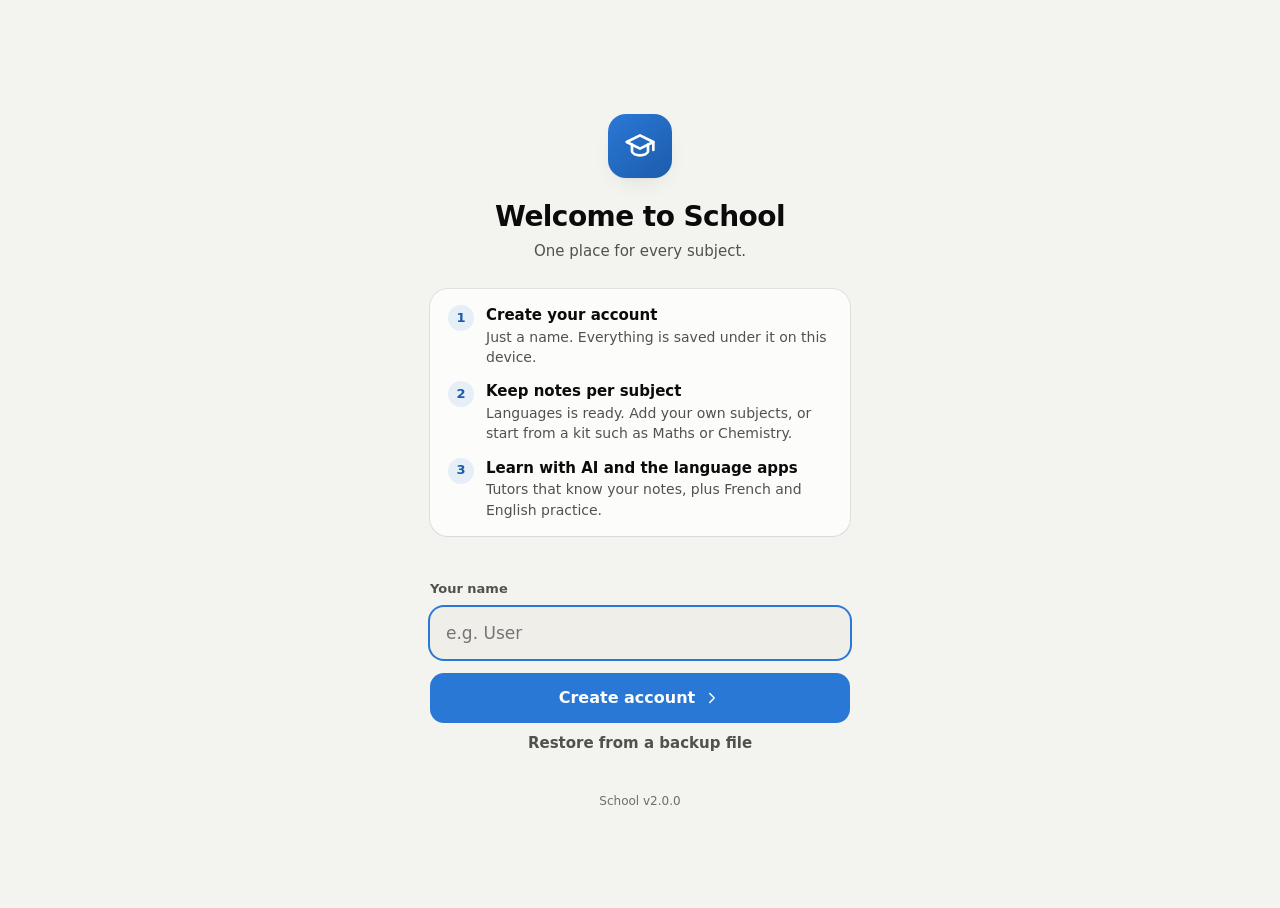
==== index.html @ 6090a2e2 "Public copy of the school app" ====
<!doctype html>
<html lang="en">
<head>
  <meta charset="utf-8">
  <meta name="viewport" content="width=device-width, initial-scale=1, viewport-fit=cover, interactive-widget=resizes-content">
  <title>School</title>
  <meta name="description" content="Subjects, notes, AI tutors and language practice in one place.">
  <meta name="theme-color" content="#f3f3f0" media="(prefers-color-scheme: light)">
  <meta name="theme-color" content="#0d0d0d" media="(prefers-color-scheme: dark)">
  <meta name="mobile-web-app-capable" content="yes">
  <link rel="manifest" href="./manifest.json">
  <link rel="icon" href="./icons/icon.svg" type="image/svg+xml">
  <link rel="apple-touch-icon" href="./icons/icon-192.png">
  <link rel="stylesheet" href="./css/app.css">
  <script src="./version.js"></script>
  <script type="module" src="./js/app.js"></script>
  <!-- Sync: keeps browser data in the local data file while the server runs. Non-blocking, so the app loads without it. -->
  <script type="module" src="./js/sync/page.js"></script>
</head>
<body>
  <div class="app">
    <nav class="tabbar" id="tabbar" aria-label="Main"></nav>
    <div class="page">
      <header class="topbar" id="topbar"></header>
      <main id="view">
        <div class="loading" aria-label="Loading"><span></span><span></span><span></span></div>
      </main>
    </div>
  </div>
  <div id="overlay-root"></div>
  <div id="toast-root" aria-live="polite"></div>
</body>
</html>
---- css/app.css ----
:root {
  color-scheme: light;
  --bg: #f3f3f0;
  --surface: #fcfcfb;
  --surface-2: #efeee9;
  --surface-3: #e3e2dc;
  --seg-active: #ffffff;
  --border: rgba(11, 11, 11, 0.08);
  --border-strong: rgba(11, 11, 11, 0.15);
  --text: #0b0b0b;
  --text-2: #52514e;
  --text-3: #6f6e69;
  --axis-text: #898781;
  --accent: #2a78d6;
  --accent-hover: #256abf;
  --accent-soft: rgba(42, 120, 214, 0.1);
  --accent-text: #1c5cab;
  --on-accent: #ffffff;
  --hero-from: #2a78d6;
  --hero-to: #1c5cab;
  --good: #0ca30c;
  --good-text: #006300;
  --good-soft: rgba(12, 163, 12, 0.1);
  --bad: #d03b3b;
  --bad-text: #b02a2a;
  --bad-soft: rgba(208, 59, 59, 0.09);
  --warn: #fab219;
  --warn-text: #7a5000;
  --warn-soft: rgba(250, 178, 25, 0.16);
  --lvl-new: #cfcec7;
  --lvl-learning: #86b6ef;
  --lvl-familiar: #3987e5;
  --lvl-mastered: #1c5cab;
  --grid: #e1e0d9;
  --axis: #c3c2b7;
  --shadow-sm: 0 1px 2px rgba(16, 16, 15, 0.04);
  --shadow: 0 1px 2px rgba(16, 16, 15, 0.04), 0 10px 28px -14px rgba(16, 16, 15, 0.16);
  --shadow-lg: 0 24px 64px -16px rgba(16, 16, 15, 0.3);
  --radius: 18px;
  --font: system-ui, -apple-system, "Segoe UI", Roboto, sans-serif;
  --mono: ui-monospace, SFMono-Regular, Menlo, Consolas, monospace;
  --tabbar-h: 66px;
}

@media (prefers-color-scheme: dark) {
  :root:not([data-theme="light"]) {
    color-scheme: dark;
    --bg: #0d0d0d;
    --surface: #1a1a19;
    --surface-2: #242422;
    --surface-3: #33332f;
    --seg-active: #3a3a36;
    --border: rgba(255, 255, 255, 0.08);
    --border-strong: rgba(255, 255, 255, 0.15);
    --text: #f0efec;
    --text-2: #c3c2b7;
    --text-3: #9a9890;
    --accent: #3987e5;
    --accent-hover: #5598e7;
    --accent-soft: rgba(57, 135, 229, 0.16);
    --accent-text: #86b6ef;
    --hero-from: #2a78d6;
    --hero-to: #184f95;
    --good-text: #3fc43f;
    --good-soft: rgba(12, 163, 12, 0.16);
    --bad-text: #f07a7a;
    --bad-soft: rgba(208, 59, 59, 0.18);
    --warn-text: #fab219;
    --warn-soft: rgba(250, 178, 25, 0.14);
    --lvl-new: #3a3a37;
    --lvl-learning: #184f95;
    --lvl-familiar: #2a78d6;
    --lvl-mastered: #6da7ec;
    --grid: #2c2c2a;
    --axis: #45453f;
    --shadow-sm: 0 1px 2px rgba(0, 0, 0, 0.4);
    --shadow: 0 1px 2px rgba(0, 0, 0, 0.4), 0 10px 28px -14px rgba(0, 0, 0, 0.6);
    --shadow-lg: 0 24px 64px -16px rgba(0, 0, 0, 0.7);
  }
}

:root[data-theme="dark"] {
  color-scheme: dark;
  --bg: #0d0d0d;
  --surface: #1a1a19;
  --surface-2: #242422;
  --surface-3: #33332f;
  --seg-active: #3a3a36;
  --border: rgba(255, 255, 255, 0.08);
  --border-strong: rgba(255, 255, 255, 0.15);
  --text: #f0efec;
  --text-2: #c3c2b7;
  --text-3: #9a9890;
  --accent: #3987e5;
  --accent-hover: #5598e7;
  --accent-soft: rgba(57, 135, 229, 0.16);
  --accent-text: #86b6ef;
  --hero-from: #2a78d6;
  --hero-to: #184f95;
  --good-text: #3fc43f;
  --good-soft: rgba(12, 163, 12, 0.16);
  --bad-text: #f07a7a;
  --bad-soft: rgba(208, 59, 59, 0.18);
  --warn-text: #fab219;
  --warn-soft: rgba(250, 178, 25, 0.14);
  --lvl-new: #3a3a37;
  --lvl-learning: #184f95;
  --lvl-familiar: #2a78d6;
  --lvl-mastered: #6da7ec;
  --grid: #2c2c2a;
  --axis: #45453f;
  --shadow-sm: 0 1px 2px rgba(0, 0, 0, 0.4);
  --shadow: 0 1px 2px rgba(0, 0, 0, 0.4), 0 10px 28px -14px rgba(0, 0, 0, 0.6);
  --shadow-lg: 0 24px 64px -16px rgba(0, 0, 0, 0.7);
}

/* Base */
*, *::before, *::after { box-sizing: border-box; }
[hidden] { display: none !important; }
html { -webkit-text-size-adjust: 100%; }
body {
  margin: 0;
  font: 15px/1.45 var(--font);
  background: var(--bg);
  color: var(--text);
  -webkit-font-smoothing: antialiased;
  -webkit-tap-highlight-color: transparent;
}
h1, h2, h3 { line-height: 1.2; }
a { color: var(--accent-text); }
button { font: inherit; color: inherit; }
:focus-visible { outline: 2px solid var(--accent); outline-offset: 2px; }
code { font-family: var(--mono); font-size: 0.86em; background: var(--surface-2); padding: 1px 5px; border-radius: 5px; overflow-wrap: anywhere; }
.muted { color: var(--text-3); }
.small { font-size: 13px; }

.icon { width: 20px; height: 20px; flex: none; fill: none; stroke: currentColor; stroke-width: 2; stroke-linecap: round; stroke-linejoin: round; }
.icon.accent { color: var(--accent); }

/* Shell */
.app { min-height: 100dvh; }
.page {
  max-width: 680px;
  margin: 0 auto;
  padding: 0 16px calc(var(--tabbar-h) + 28px + env(safe-area-inset-bottom));
}
.topbar {
  position: sticky;
  top: 0;
  z-index: 10;
  display: flex;
  align-items: center;
  gap: 8px;
  min-height: 64px;
  padding: calc(10px + env(safe-area-inset-top)) 0 10px;
  background: color-mix(in srgb, var(--bg) 86%, transparent);
  backdrop-filter: saturate(1.4) blur(14px);
  -webkit-backdrop-filter: saturate(1.4) blur(14px);
}
.topbar-title { flex: 1; min-width: 0; margin: 0; font-size: 26px; font-weight: 700; letter-spacing: -0.02em; white-space: nowrap; overflow: hidden; text-overflow: ellipsis; }
.topbar .back { margin-left: -8px; }

.tabbar {
  position: fixed;
  left: 0;
  right: 0;
  bottom: 0;
  z-index: 20;
  display: flex;
  justify-content: space-around;
  padding: 6px 8px calc(6px + env(safe-area-inset-bottom));
  background: color-mix(in srgb, var(--surface) 90%, transparent);
  backdrop-filter: saturate(1.4) blur(16px);
  -webkit-backdrop-filter: saturate(1.4) blur(16px);
  border-top: 1px solid var(--border);
}
.tab {
  flex: 1;
  max-width: 96px;
  display: flex;
  flex-direction: column;
  align-items: center;
  gap: 4px;
  padding: 4px 0;
  color: var(--text-3);
  text-decoration: none;
  font-size: 11px;
  font-weight: 600;
}
.tab .icon { width: 22px; height: 22px; padding: 4px 16px; box-sizing: content-box; border-radius: 999px; transition: background 0.2s; }
.tab.active { color: var(--accent-text); }
.tab.active .icon { background: var(--accent-soft); color: var(--accent); }
.brand, .brand-version { display: none; }
body.is-focus .tabbar, body.is-focus .topbar { display: none; }
body.is-focus .page { max-width: 600px; padding-bottom: 0; }

.loading { display: flex; justify-content: center; gap: 6px; padding: 80px 0; }
.loading span { width: 8px; height: 8px; border-radius: 50%; background: var(--accent); animation: pulse 1s infinite ease-in-out; }
.loading span:nth-child(2) { animation-delay: 0.15s; }
.loading span:nth-child(3) { animation-delay: 0.3s; }

/* Buttons */
.btn {
  display: inline-flex;
  align-items: center;
  justify-content: center;
  gap: 8px;
  height: 42px;
  padding: 0 16px;
  border: 0;
  border-radius: 12px;
  font-weight: 600;
  font-size: 15px;
  text-decoration: none;
  white-space: nowrap;
  cursor: pointer;
  transition: background 0.15s, transform 0.1s, opacity 0.15s;
}
.btn:active:not(:disabled) { transform: scale(0.98); }
.btn:disabled { opacity: 0.45; cursor: not-allowed; }
.btn .icon { width: 18px; height: 18px; }
.btn-primary { background: var(--accent); color: var(--on-accent); }
.btn-primary:hover:not(:disabled) { background: var(--accent-hover); }
.btn-secondary { background: var(--surface-2); color: var(--text); box-shadow: inset 0 0 0 1px var(--border); }
.btn-secondary:hover:not(:disabled) { background: var(--surface-3); }
.btn-text { background: transparent; color: var(--text-2); }
.btn-text:hover:not(:disabled) { background: var(--surface-2); }
.btn-danger { background: var(--bad); color: #fff; }
.btn-ghost-danger { background: var(--bad-soft); color: var(--bad-text); }
.btn-on-accent { background: #fff; color: #1c5cab; }
.btn-on-accent:hover { background: #eef4fc; }
.btn-block { width: 100%; }
.btn-lg { height: 50px; font-size: 16px; border-radius: 14px; }
.btn-sm { height: 34px; padding: 0 12px; font-size: 14px; border-radius: 10px; }
.icon-btn { display: inline-grid; place-items: center; flex: none; width: 40px; height: 40px; border: 0; border-radius: 12px; background: transparent; color: var(--text-2); cursor: pointer; }
.icon-btn:hover { background: var(--surface-2); }

.lang-pill {
  display: inline-flex;
  align-items: center;
  gap: 6px;
  flex: none;
  height: 38px;
  padding: 0 10px 0 9px;
  border: 0;
  border-radius: 999px;
  background: var(--surface);
  box-shadow: var(--shadow-sm), 0 0 0 1px var(--border);
  font-weight: 600;
  font-size: 14px;
  cursor: pointer;
}
.lang-pill .icon { width: 16px; height: 16px; color: var(--text-3); }
.flag { font-size: 18px; line-height: 1; }

/* Cards */
.card {
  margin-top: 16px;
  padding: 18px;
  background: var(--surface);
  border-radius: var(--radius);
  box-shadow: var(--shadow-sm), 0 0 0 1px var(--border);
}
.card-head { display: flex; align-items: baseline; justify-content: space-between; gap: 12px; margin-bottom: 14px; }
.card-head h2 { margin: 0; font-size: 17px; font-weight: 650; letter-spacing: -0.01em; }
.card-meta { color: var(--text-3); font-size: 13px; text-align: right; }
.card-link { display: inline-flex; align-items: center; gap: 2px; font-size: 14px; font-weight: 600; text-decoration: none; }
.card-link .icon { width: 16px; height: 16px; }
.group-title {
  display: flex;
  align-items: baseline;
  justify-content: space-between;
  gap: 12px;
  margin: 26px 4px -6px;
  font-size: 12px;
  font-weight: 700;
  text-transform: uppercase;
  letter-spacing: 0.07em;
  color: var(--text-3);
}
.group-title span { text-transform: none; letter-spacing: 0; font-weight: 500; font-size: 13px; }
.badge { font-size: 11px; font-weight: 600; padding: 2px 7px; border-radius: 6px; background: var(--accent-soft); color: var(--accent-text); white-space: nowrap; }

/* Hero */
.hero {
  position: relative;
  overflow: hidden;
  margin-top: 4px;
  padding: 22px;
  border-radius: 22px;
  color: #fff;
  background:
    radial-gradient(circle at 105% -10%, rgba(255, 255, 255, 0.22), transparent 45%),
    linear-gradient(140deg, var(--hero-from), var(--hero-to));
  box-shadow: var(--shadow);
}
.hero-eyebrow { font-size: 12px; font-weight: 700; text-transform: uppercase; letter-spacing: 0.08em; opacity: 0.85; }
.hero-figure { margin-top: 14px; font-size: 60px; font-weight: 700; line-height: 1; letter-spacing: -0.03em; }
.hero-label { margin-top: 6px; font-size: 17px; font-weight: 600; }
.hero-sub { margin-top: 2px; font-size: 14px; opacity: 0.82; }
.hero .btn { margin-top: 18px; }

.quick { display: grid; grid-template-columns: 1fr 1fr; gap: 10px; margin-top: 10px; }
.quick-btn {
  display: flex;
  align-items: center;
  justify-content: space-between;
  gap: 8px;
  padding: 14px;
  border: 0;
  border-radius: 16px;
  background: var(--surface);
  box-shadow: var(--shadow-sm), 0 0 0 1px var(--border);
  font-weight: 600;
  text-align: left;
  cursor: pointer;
}
.quick-btn:hover:not(:disabled) { background: var(--surface-2); }
.quick-btn:disabled { opacity: 0.5; cursor: default; }
.quick-label { display: inline-flex; align-items: center; gap: 8px; min-width: 0; }
.quick-label .icon { width: 18px; height: 18px; color: var(--accent); }
.quick-count { color: var(--text-3); font-variant-numeric: tabular-nums; }

/* Tiles */
.tiles { display: grid; grid-template-columns: repeat(3, minmax(0, 1fr)); gap: 10px; margin-top: 16px; }
.tiles-4 { grid-template-columns: repeat(2, minmax(0, 1fr)); margin-top: 4px; }
.tile { min-width: 0; padding: 14px; background: var(--surface); border-radius: 16px; box-shadow: var(--shadow-sm), 0 0 0 1px var(--border); }
.tile-label { display: flex; align-items: center; gap: 6px; color: var(--text-3); font-size: 13px; font-weight: 500; }
.tile-label .icon { width: 16px; height: 16px; }
.tile-value { margin-top: 8px; font-size: 22px; font-weight: 700; letter-spacing: -0.02em; white-space: nowrap; overflow: hidden; text-overflow: ellipsis; }
.tile-value small { font-size: 14px; font-weight: 500; color: var(--text-3); letter-spacing: 0; }
.tile-sub { margin-top: 2px; color: var(--text-3); font-size: 12px; line-height: 1.3; }

/* Mastery */
.lvl-new { background: var(--lvl-new); }
.lvl-learning { background: var(--lvl-learning); }
.lvl-familiar { background: var(--lvl-familiar); }
.lvl-mastered { background: var(--lvl-mastered); }
.mastery-bar { display: flex; gap: 2px; height: 12px; margin: 2px 0 14px; border-radius: 6px; overflow: hidden; }
.mastery-bar.thin { height: 6px; margin: 9px 0 0; border-radius: 3px; }
.seg { min-width: 3px; }
.legend { display: grid; grid-template-columns: repeat(2, minmax(0, 1fr)); gap: 2px 16px; }
.legend-item { display: flex; align-items: center; gap: 8px; margin: 0 -8px; padding: 6px 8px; border-radius: 8px; color: var(--text-2); font-size: 14px; text-decoration: none; }
a.legend-item:hover { background: var(--surface-2); }
.swatch { width: 10px; height: 10px; flex: none; border-radius: 3px; }
.legend-value { margin-left: auto; font-weight: 600; color: var(--text); font-variant-numeric: tabular-nums; }

.dots { display: inline-flex; gap: 3px; }
.dots i { width: 7px; height: 7px; border-radius: 50%; }
.dots i:not(.on) { background: var(--surface-3); }

/* Decks */
.toolbar { display: flex; align-items: center; gap: 10px; margin-top: 4px; }
.toolbar .chips { flex: 1; min-width: 0; }
.chips { display: flex; gap: 8px; padding: 2px; margin: -2px; overflow-x: auto; scrollbar-width: none; }
.chips::-webkit-scrollbar { display: none; }
.chips.wrap { flex-wrap: wrap; overflow: visible; }
.chip {
  display: inline-flex;
  align-items: center;
  gap: 6px;
  flex: none;
  height: 34px;
  padding: 0 14px;
  border: 0;
  border-radius: 999px;
  background: var(--surface);
  box-shadow: inset 0 0 0 1px var(--border-strong);
  color: var(--text-2);
  font-size: 14px;
  font-weight: 600;
  cursor: pointer;
}
.chip.active { background: var(--text); color: var(--bg); box-shadow: none; }
.chip:disabled { opacity: 0.4; cursor: default; }
.chip-count { font-weight: 500; opacity: 0.7; font-variant-numeric: tabular-nums; }

.card.deck-list { padding-top: 2px; padding-bottom: 2px; }
.deck-row { display: flex; align-items: center; gap: 12px; padding: 14px 0; border-top: 1px solid var(--border); color: inherit; text-decoration: none; }
.deck-list > .deck-row:first-child { border-top: 0; }
.deck-row:hover .deck-row-title { color: var(--accent-text); }
.deck-row-main { flex: 1; min-width: 0; }
.deck-row-title { display: flex; align-items: center; gap: 8px; font-weight: 600; }
.deck-row-meta { margin-top: 2px; color: var(--text-3); font-size: 13px; }
.due { color: var(--accent-text); font-weight: 600; }
.chevron { color: var(--text-3); }

.deck-head { margin-top: 4px; }
.eyebrow { color: var(--text-3); font-size: 13px; font-weight: 500; }
.deck-stats { display: grid; grid-template-columns: repeat(3, 1fr); margin: 12px 0 16px; }
.deck-stats div { display: flex; flex-direction: column; }
.deck-stats strong { font-size: 26px; font-weight: 700; letter-spacing: -0.02em; }
.deck-stats span { color: var(--text-3); font-size: 13px; }
.deck-head > .btn-block { margin-top: 16px; }
.deck-actions { display: grid; grid-template-columns: 1fr 1fr; gap: 10px; margin-top: 10px; }

/* Word lists */
.card.word-list { padding-top: 2px; padding-bottom: 2px; }
.word-row { display: flex; align-items: center; gap: 12px; padding: 12px 0; border-top: 1px solid var(--border); }
.word-list > .word-row:first-child { border-top: 0; }
.word-main { flex: 1; min-width: 0; }
.word-q { font-weight: 600; overflow-wrap: anywhere; }
.word-a { color: var(--text-2); font-size: 14px; overflow-wrap: anywhere; }
.word-deck { margin-top: 2px; color: var(--text-3); font-size: 12px; }
.word-side { display: flex; flex: none; flex-direction: column; align-items: flex-end; gap: 6px; }
.score { display: inline-flex; gap: 10px; color: var(--text-2); font-size: 13px; font-variant-numeric: tabular-nums; }
.score-ok, .score-ko { display: inline-flex; align-items: center; gap: 3px; font-size: 13px; font-variant-numeric: tabular-nums; }
.score-ok .icon, .score-ko .icon { width: 14px; height: 14px; stroke-width: 2.6; }
.score-ok .icon { color: var(--good); }
.score-ko .icon { color: var(--bad); }

.level-tabs { display: flex; gap: 8px; margin: 4px -16px 0; padding: 2px 16px; overflow-x: auto; scrollbar-width: none; }
.level-tabs::-webkit-scrollbar { display: none; }
.level-tab {
  display: inline-flex;
  align-items: center;
  gap: 7px;
  flex: none;
  height: 36px;
  padding: 0 14px;
  border-radius: 999px;
  background: var(--surface);
  box-shadow: inset 0 0 0 1px var(--border-strong);
  color: var(--text-2);
  font-size: 14px;
  font-weight: 600;
  text-decoration: none;
}
.level-tab.active { background: var(--text); color: var(--bg); box-shadow: none; }
.level-tab-count { opacity: 0.65; font-weight: 500; font-variant-numeric: tabular-nums; }
.level-hint { margin: 12px 4px 0; color: var(--text-3); font-size: 13px; }
.search {
  display: flex;
  align-items: center;
  gap: 10px;
  height: 46px;
  margin-top: 12px;
  padding: 0 14px;
  border-radius: 14px;
  background: var(--surface);
  box-shadow: 0 0 0 1px var(--border);
  color: var(--text-3);
}
.search:focus-within { box-shadow: 0 0 0 2px var(--accent); }
.search input { flex: 1; min-width: 0; border: 0; background: none; outline: none; font: inherit; color: var(--text); }
.no-results { text-align: center; color: var(--text-3); }
.sticky-cta { position: sticky; z-index: 5; bottom: calc(var(--tabbar-h) + 12px + env(safe-area-inset-bottom)); margin-top: 16px; }
.sticky-cta .btn { box-shadow: var(--shadow-lg); }

/* Stats */
.chart { position: relative; }
.chart-body { display: flex; gap: 8px; height: 150px; }
.chart-y { display: flex; flex-direction: column; justify-content: space-between; width: 24px; margin: -6px 0; color: var(--axis-text); font-size: 11px; line-height: 12px; text-align: right; font-variant-numeric: tabular-nums; }
.chart-plot { position: relative; flex: 1; min-width: 0; }
.chart-grid { position: absolute; inset: 0; display: flex; flex-direction: column; justify-content: space-between; pointer-events: none; }
.chart-grid i { display: block; height: 1px; background: var(--grid); }
.chart-grid i:last-child { background: var(--axis); }
.chart-cols { position: absolute; inset: 0 0 1px; display: flex; gap: 2px; }
.col { flex: 1; display: flex; align-items: flex-end; justify-content: center; min-width: 0; padding: 0; border: 0; border-radius: 6px 6px 0 0; background: transparent; cursor: pointer; }
.col:hover, .col.active { background: color-mix(in srgb, var(--accent) 7%, transparent); }
.col-bar { width: 100%; max-width: 24px; background: var(--accent); border-radius: 4px 4px 0 0; }
.chart-x { display: flex; gap: 2px; margin: 6px 0 0 32px; color: var(--axis-text); font-size: 11px; font-variant-numeric: tabular-nums; }
.chart-x span { flex: 1; min-width: 0; text-align: center; }
.chart-x .today { color: var(--text); font-weight: 700; }
.chart-tip {
  position: absolute;
  top: -10px;
  z-index: 3;
  transform: translate(-50%, -100%);
  padding: 6px 10px;
  border-radius: 8px;
  background: var(--text);
  color: var(--bg);
  font-size: 12px;
  font-weight: 500;
  white-space: nowrap;
  pointer-events: none;
  box-shadow: var(--shadow-lg);
}
.deck-table { width: 100%; border-collapse: collapse; font-size: 14px; }
.deck-table th { padding: 0 0 8px; color: var(--text-3); font-size: 12px; font-weight: 600; text-align: left; }
.deck-table td { padding: 11px 0; border-top: 1px solid var(--border); vertical-align: top; }
.deck-table th:not(:first-child), .deck-table td:not(:first-child) { width: 84px; text-align: right; font-variant-numeric: tabular-nums; }
.deck-table td a { color: var(--text); font-weight: 600; text-decoration: none; }
.deck-table td a:hover { color: var(--accent-text); }
.deck-table .mastery-bar { max-width: 260px; margin: 7px 12px 0 0; }
.card .btn-block { margin-top: 14px; }

/* Settings */
.card.settings { padding-top: 4px; padding-bottom: 4px; }
.setting { display: flex; flex-wrap: wrap; align-items: center; justify-content: space-between; gap: 10px 16px; padding: 14px 0; border-top: 1px solid var(--border); }
.setting:first-child { border-top: 0; }
.setting-text { flex: 1 1 200px; min-width: 0; }
.setting-label { font-weight: 600; }
.setting-hint { color: var(--text-3); font-size: 13px; }
.setting .segmented { flex: 1 1 280px; }

.segmented { display: flex; gap: 2px; padding: 3px; border-radius: 12px; background: var(--surface-2); box-shadow: inset 0 0 0 1px var(--border); }
.segmented button {
  flex: 1 1 0;
  min-width: 0;
  height: 34px;
  padding: 0 8px;
  border: 0;
  border-radius: 9px;
  background: transparent;
  color: var(--text-2);
  font-size: 14px;
  font-weight: 600;
  white-space: nowrap;
  overflow: hidden;
  text-overflow: ellipsis;
  cursor: pointer;
}
.segmented button.active { background: var(--seg-active); color: var(--text); box-shadow: 0 1px 3px rgba(0, 0, 0, 0.1), 0 0 0 1px var(--border); }
.plan-form .segmented { display: grid; grid-template-columns: repeat(auto-fit, minmax(104px, 1fr)); }

/* Forms */
.field { display: block; }
.field-label { display: block; margin: 18px 0 8px; color: var(--text-2); font-size: 13px; font-weight: 600; }
.field .field-label { margin-top: 12px; }
.form-grid { display: grid; grid-template-columns: 1fr; column-gap: 14px; margin-top: -12px; }
.input {
  width: 100%;
  height: 44px;
  padding: 0 12px;
  border: 0;
  border-radius: 12px;
  background: var(--surface-2);
  box-shadow: inset 0 0 0 1px var(--border);
  color: var(--text);
  font: inherit;
  font-size: 15px;
  outline: none;
}
.input:focus { box-shadow: 0 0 0 2px var(--accent); }
select.input {
  appearance: none;
  padding-right: 36px;
  background-image: url("data:image/svg+xml,%3Csvg xmlns='http://www.w3.org/2000/svg' viewBox='0 0 24 24' fill='none' stroke='%23898781' stroke-width='2' stroke-linecap='round' stroke-linejoin='round'%3E%3Cpath d='m6 9 6 6 6-6'/%3E%3C/svg%3E");
  background-repeat: no-repeat;
  background-position: right 12px center;
  background-size: 16px;
}
.textarea { height: auto; margin-top: 12px; padding: 12px; font-family: var(--mono); font-size: 14px; line-height: 1.55; resize: vertical; }
.dropzone {
  display: flex;
  flex-direction: column;
  align-items: center;
  gap: 4px;
  margin-top: 12px;
  padding: 28px 16px;
  border: 1.5px dashed var(--border-strong);
  border-radius: 14px;
  color: var(--text);
  text-align: center;
  cursor: pointer;
}
.dropzone:hover { background: var(--surface-2); }
.dropzone .icon { width: 26px; height: 26px; margin-bottom: 4px; color: var(--accent); }
.dropzone span { color: var(--text-3); font-size: 13px; }
.file-name { margin-top: 8px; }
.help { margin-top: 14px; color: var(--text-2); font-size: 14px; }
.help summary { display: inline-flex; align-items: center; gap: 6px; font-weight: 600; cursor: pointer; list-style: none; }
.help summary::-webkit-details-marker { display: none; }
.help summary .icon { width: 16px; height: 16px; }
.help ul { margin: 10px 0 0; padding-left: 18px; }
.help li { margin-bottom: 6px; }
.notice { display: flex; align-items: flex-start; gap: 10px; padding: 12px 14px; border-radius: 12px; font-size: 14px; }
.notice .icon { width: 18px; height: 18px; margin-top: 1px; }
.notice-bad { background: var(--bad-soft); color: var(--bad-text); }
.notice-warn { background: var(--warn-soft); color: var(--warn-text); }
.preview .word-list { margin-top: -6px; }

/* Sheets, toasts, empty states */
.sheet-wrap { position: fixed; inset: 0; z-index: 50; display: flex; align-items: flex-end; justify-content: center; }
.sheet-backdrop { position: absolute; inset: 0; background: rgba(8, 8, 8, 0.45); opacity: 0; transition: opacity 0.25s; }
.sheet {
  position: relative;
  width: 100%;
  max-width: 560px;
  max-height: 88dvh;
  overflow-y: auto;
  padding: 8px 20px calc(20px + env(safe-area-inset-bottom));
  border-radius: 24px 24px 0 0;
  background: var(--surface);
  box-shadow: var(--shadow-lg);
  transform: translateY(100%);
  transition: transform 0.28s cubic-bezier(0.2, 0.8, 0.2, 1), opacity 0.22s;
}
.sheet-wrap.open .sheet-backdrop { opacity: 1; }
.sheet-wrap.open .sheet { transform: none; }
.sheet-handle { width: 36px; height: 4px; margin: 0 auto 8px; border-radius: 2px; background: var(--surface-3); }
.sheet-head { display: flex; align-items: center; justify-content: space-between; gap: 12px; margin-bottom: 4px; }
.sheet-head h2 { margin: 0; font-size: 19px; letter-spacing: -0.01em; }
.sheet-head .icon-btn { margin-right: -8px; }
.sheet-text { margin: 4px 0 20px; color: var(--text-2); }
.sheet-actions { display: grid; grid-template-columns: 1fr 1fr; gap: 10px; }
.sheet .btn-lg { margin-top: 24px; }
.lang-list { display: flex; flex-direction: column; gap: 4px; margin: 4px 0 14px; }
.lang-row { display: flex; align-items: center; gap: 12px; padding: 12px; border: 0; border-radius: 14px; background: transparent; text-align: left; cursor: pointer; }
.lang-row:hover { background: var(--surface-2); }
.lang-row.active { background: var(--accent-soft); }
.lang-row .flag { font-size: 26px; }
.lang-row-main { display: flex; flex: 1; flex-direction: column; }
.lang-row-main small { color: var(--text-3); font-size: 13px; }

#toast-root {
  position: fixed;
  left: 0;
  right: 0;
  bottom: calc(var(--tabbar-h) + 16px + env(safe-area-inset-bottom));
  z-index: 60;
  display: flex;
  flex-direction: column;
  align-items: center;
  gap: 8px;
  padding: 0 16px;
  pointer-events: none;
}
body.is-focus #toast-root { bottom: calc(100px + env(safe-area-inset-bottom)); }
.toast {
  display: flex;
  align-items: center;
  gap: 10px;
  max-width: 520px;
  padding: 12px 16px;
  border-radius: 14px;
  background: var(--text);
  color: var(--bg);
  font-size: 14px;
  font-weight: 500;
  box-shadow: var(--shadow-lg);
  opacity: 0;
  transform: translateY(8px);
  transition: opacity 0.25s, transform 0.25s;
}
.toast.show { opacity: 1; transform: none; }
.toast .icon { width: 18px; height: 18px; }
.toast-success .icon { color: #3fc43f; }
.toast-error .icon { color: #f07a7a; }

.empty { padding: 48px 24px; text-align: center; }
.empty-icon { display: inline-grid; place-items: center; width: 56px; height: 56px; margin-bottom: 14px; border-radius: 16px; background: var(--accent-soft); color: var(--accent); }
.empty-icon .icon { width: 26px; height: 26px; }
.empty h3 { margin: 0 0 6px; font-size: 18px; }
.empty p { max-width: 340px; margin: 0 auto 18px; color: var(--text-2); }
.version-footer { margin-top: 28px; color: var(--text-3); font-size: 12px; text-align: center; }

/* Profiles */
.accounts {
  display: flex;
  flex-direction: column;
  justify-content: center;
  max-width: 420px;
  min-height: 100dvh;
  margin: 0 auto;
  padding: calc(32px + env(safe-area-inset-top)) 0 calc(24px + env(safe-area-inset-bottom));
  text-align: center;
}
.accounts-mark { display: grid; place-items: center; width: 64px; height: 64px; margin: 0 auto 22px; border-radius: 18px; background: linear-gradient(140deg, #2a78d6, #1c5cab); color: #fff; box-shadow: var(--shadow); }
.accounts-mark .icon { width: 32px; height: 32px; }
.accounts h1 { margin: 0; font-size: 28px; letter-spacing: -0.02em; }
.accounts-sub { margin: 8px 0 26px; color: var(--text-2); }
.account-list { display: flex; flex-direction: column; gap: 10px; }
.account {
  display: flex;
  align-items: center;
  gap: 14px;
  padding: 12px 14px;
  border: 0;
  border-radius: 18px;
  background: var(--surface);
  box-shadow: var(--shadow-sm), 0 0 0 1px var(--border);
  font-size: 17px;
  font-weight: 600;
  text-align: left;
  cursor: pointer;
  transition: box-shadow 0.15s;
}
.account:hover { box-shadow: var(--shadow), 0 0 0 2px var(--accent); }
.account-name { flex: 1; min-width: 0; overflow: hidden; white-space: nowrap; text-overflow: ellipsis; }
.avatar { display: grid; place-items: center; flex: none; width: 46px; height: 46px; border-radius: 50%; background: var(--accent-soft); color: var(--accent-text); font-size: 19px; font-weight: 700; }
.avatar.sm { width: 38px; height: 38px; font-size: 16px; }
.account-add { margin-top: 12px; }
.account-form { margin-top: 4px; text-align: left; }
.account-new .account-form { margin-top: 16px; }
.account-form .btn-lg { margin-top: 14px; }
.account-form .btn-text { margin-top: 6px; }
.input-lg { height: 52px; padding: 0 16px; border-radius: 14px; font-size: 17px; }
.form-error { margin: 8px 2px 0; color: var(--bad-text); font-size: 13px; }
.steps { display: flex; flex-direction: column; gap: 14px; margin: 0 0 22px; padding: 16px 18px; border-radius: var(--radius); background: var(--surface); box-shadow: var(--shadow-sm), 0 0 0 1px var(--border); list-style: none; text-align: left; counter-reset: step; }
.steps li { display: flex; align-items: flex-start; gap: 12px; color: var(--text-2); font-size: 14px; counter-increment: step; }
.steps li::before { content: counter(step); display: grid; place-items: center; flex: none; width: 26px; height: 26px; border-radius: 50%; background: var(--accent-soft); color: var(--accent-text); font-size: 13px; font-weight: 700; }
.steps strong { display: block; color: var(--text); font-size: 15px; }
.setting-profile { flex-wrap: nowrap; }
.setting-profile .setting-text { flex: 1 1 0; }

@keyframes shake {
  0%, 100% { transform: none; }
  20% { transform: translateX(-6px); }
  40% { transform: translateX(6px); }
  60% { transform: translateX(-4px); }
  80% { transform: translateX(4px); }
}
@keyframes rise { from { opacity: 0; transform: translateY(6px); } to { opacity: 1; transform: none; } }
@keyframes pulse { 0%, 100% { opacity: 0.25; transform: scale(0.8); } 50% { opacity: 1; transform: none; } }

@media (max-width: 520px) {
  .tabbar { padding-left: 2px; padding-right: 2px; }
  .tab { font-size: 10px; }
  .tab .icon { padding: 4px 10px; }
}
@media (pointer: coarse) {
  .accent-bar { flex-wrap: nowrap; justify-content: flex-start; overflow-x: auto; scrollbar-width: none; }
}
@media (max-height: 680px) {
  .q-prompt { margin: 18px 0 14px; }
  .practice-stage { justify-content: flex-start; }
}
@media (min-width: 520px) {
  .legend { grid-template-columns: repeat(4, minmax(0, 1fr)); }
  .tiles-4 { grid-template-columns: repeat(4, minmax(0, 1fr)); }
  .form-grid { grid-template-columns: 1fr 1fr; }
  .field-wide { grid-column: 1 / -1; }
}
@media (min-width: 600px) {
  .sheet-wrap { align-items: center; padding: 24px; }
  .sheet { border-radius: 24px; opacity: 0; transform: translateY(16px) scale(0.98); }
  .sheet-wrap.open .sheet { opacity: 1; }
  .sheet-handle { display: none; }
  .sheet-head { padding-top: 10px; }
}
@media (min-width: 960px) {
  .app { display: grid; grid-template-columns: 236px minmax(0, 1fr); }
  .tabbar {
    position: sticky;
    top: 0;
    height: 100dvh;
    flex-direction: column;
    justify-content: flex-start;
    gap: 4px;
    padding: 22px 14px;
    border-top: 0;
    border-right: 1px solid var(--border);
    background: var(--surface);
  }
  .brand { display: flex; align-items: center; gap: 10px; padding: 2px 10px 20px; font-size: 18px; font-weight: 700; letter-spacing: -0.01em; }
  .brand-mark { display: grid; place-items: center; width: 32px; height: 32px; border-radius: 9px; background: linear-gradient(140deg, #2a78d6, #1c5cab); color: #fff; }
  .brand-mark .icon { width: 18px; height: 18px; }
  .tab { flex: none; max-width: none; flex-direction: row; gap: 12px; padding: 10px 12px; border-radius: 12px; font-size: 15px; }
  .tab .icon { width: 20px; height: 20px; padding: 0; }
  .tab.active { background: var(--accent-soft); }
  .tab.active .icon { background: none; }
  .tab:hover:not(.active) { background: var(--surface-2); color: var(--text); }
  .brand-version { display: block; margin-top: auto; padding: 10px 12px; color: var(--text-3); font-size: 12px; }
  .page { width: 100%; max-width: 760px; padding: 8px 32px 48px; }
  .topbar { min-height: 72px; }
  .sticky-cta { bottom: 20px; }
  #toast-root { bottom: 28px; }
  body.is-focus .app { display: block; }
}
@media (prefers-reduced-motion: reduce) {
  *, *::before, *::after { animation: none !important; transition: none !important; }
}


/* School dashboard */
.c-blue { --c: #2a78d6; }
.c-violet { --c: #7c4ddb; }
.c-red { --c: #d03b3b; }
.c-orange { --c: #d9730d; }
.c-teal { --c: #0f8a80; }
.c-green { --c: #2f9a2f; }
.c-brown { --c: #8a6a4a; }
.c-indigo { --c: #4f5bd5; }
.c-cyan { --c: #1595b8; }
.c-pink { --c: #c0398a; }
.dot { display: inline-block; flex: none; width: 8px; height: 8px; margin-right: 6px; border-radius: 50%; background: var(--c, var(--text-3)); vertical-align: 1px; }

.subject-icon { display: inline-grid; place-items: center; flex: none; width: 40px; height: 40px; border-radius: 12px; background: color-mix(in srgb, var(--c, var(--text-3)) 14%, transparent); color: var(--c, var(--text-2)); }
.subject-icon .icon { width: 21px; height: 21px; }
.subject-icon.sm { width: 34px; height: 34px; border-radius: 10px; }
.subject-icon.sm .icon { width: 18px; height: 18px; }
.subject-icon.lg { width: 52px; height: 52px; border-radius: 15px; }
.subject-icon.lg .icon { width: 26px; height: 26px; }
.subject-icon.xs { width: 22px; height: 22px; border-radius: 7px; background: none; }
.subject-icon.xs .icon { width: 16px; height: 16px; }

.hero-actions { display: flex; flex-wrap: wrap; gap: 10px; margin-top: 18px; }
.hero-actions .btn { margin-top: 0; }

.subject-grid { display: grid; grid-template-columns: repeat(2, minmax(0, 1fr)); gap: 10px; margin-top: 16px; }
.subject-card {
  display: flex;
  flex-direction: column;
  align-items: flex-start;
  gap: 4px;
  min-width: 0;
  padding: 14px;
  border: 0;
  border-radius: 16px;
  background: var(--surface);
  box-shadow: var(--shadow-sm), 0 0 0 1px var(--border);
  color: inherit;
  font: inherit;
  text-align: left;
  text-decoration: none;
  cursor: pointer;
  transition: box-shadow 0.15s;
}
.subject-card:hover { box-shadow: var(--shadow), 0 0 0 2px var(--c, var(--accent)); }
.subject-card .subject-icon { margin-bottom: 8px; }
.subject-card strong { max-width: 100%; overflow: hidden; white-space: nowrap; text-overflow: ellipsis; }
.subject-card small { max-width: 100%; color: var(--text-3); font-size: 13px; overflow: hidden; white-space: nowrap; text-overflow: ellipsis; }
.subject-add { background: transparent; box-shadow: inset 0 0 0 1.5px var(--border-strong); }
.subject-add .subject-icon { background: var(--surface-2); }

.note-list { display: flex; flex-direction: column; }
.card.note-list { padding-top: 2px; padding-bottom: 2px; }
.note-row { display: flex; align-items: center; gap: 12px; padding: 12px 0; border-top: 1px solid var(--border); color: inherit; text-decoration: none; }
.note-list > .note-row:first-child { border-top: 0; }
.note-row:hover strong { color: var(--accent-text); }
.note-row-main { display: flex; flex: 1; flex-direction: column; min-width: 0; }
.note-row-main strong { overflow: hidden; white-space: nowrap; text-overflow: ellipsis; }
.note-row-main small { overflow: hidden; color: var(--text-3); font-size: 13px; white-space: nowrap; text-overflow: ellipsis; }

.toolbar-search { flex: 1; min-width: 0; height: 42px; margin-top: 0; }
.notes-chips { margin-top: 4px; margin-bottom: 12px; }
.chip { text-decoration: none; }
.chip .icon { width: 15px; height: 15px; }
.no-results { margin-top: 16px; }

.subject-head { display: flex; align-items: center; gap: 14px; margin-top: 2px; }
.app-grid { display: flex; flex-direction: column; gap: 10px; margin-top: 16px; }
.app-card { display: flex; align-items: center; gap: 14px; padding: 14px 16px; border-radius: 16px; background: var(--surface); box-shadow: var(--shadow-sm), 0 0 0 1px var(--border); color: inherit; text-decoration: none; transition: box-shadow 0.15s; }
.app-card:hover { box-shadow: var(--shadow), 0 0 0 2px var(--accent); }
.app-flag { font-size: 30px; line-height: 1; }
.app-main { display: flex; flex: 1; flex-direction: column; min-width: 0; }
.app-main strong { font-size: 16px; }
.app-main small { color: var(--text-3); font-size: 13px; }
.app-main .app-stats { margin-top: 2px; color: var(--accent-text); font-weight: 600; }
.view-subject > .segmented { margin-top: 18px; }
.subject-panel { margin-top: 12px; }
.subject-panel > .toolbar { margin-top: 0; }

.assistant-list { padding-top: 2px; padding-bottom: 2px; }
.assistant-row { display: flex; align-items: center; gap: 8px; border-top: 1px solid var(--border); }
.assistant-row:first-child { border-top: 0; }
.assistant-main { display: flex; flex: 1; align-items: center; gap: 12px; min-width: 0; padding: 12px 0; color: inherit; text-decoration: none; }
.assistant-main:hover strong { color: var(--accent-text); }
.assistant-icon { display: grid; place-items: center; flex: none; width: 36px; height: 36px; border-radius: 11px; background: var(--accent-soft); color: var(--accent); }
.assistant-icon .icon { width: 19px; height: 19px; }
.assistant-icon.lg { width: 56px; height: 56px; border-radius: 16px; }
.assistant-icon.lg .icon { width: 28px; height: 28px; }
.notice-link { margin-bottom: 12px; text-decoration: none; }

.pick-grid { display: flex; flex-wrap: wrap; gap: 8px; }
.pick { display: grid; place-items: center; width: 42px; height: 42px; border: 0; border-radius: 12px; background: var(--surface-2); color: var(--text-2); cursor: pointer; box-shadow: inset 0 0 0 1px var(--border); }
.pick.active { background: var(--accent-soft); color: var(--accent); box-shadow: 0 0 0 2px var(--accent); }
.pick-color { background: var(--c); }
.pick-color.active { box-shadow: 0 0 0 2px var(--bg), 0 0 0 4px var(--c); background: var(--c); }
.subject-form .btn-lg, .assistant-form .btn-lg { margin-top: 22px; }
.subject-form .btn-ghost-danger, .assistant-form .btn-ghost-danger { margin-top: 10px; }
.assistant-form .textarea { margin-top: 0; font-family: var(--font); font-size: 15px; }
#nl-topics { margin-top: 0; font-family: var(--font); font-size: 15px; }

.note-meta { display: flex; align-items: center; justify-content: space-between; gap: 12px; margin-top: 2px; }
.note-subject { display: inline-flex; align-items: center; color: var(--text-2); font-size: 14px; font-weight: 600; text-decoration: none; }
.note-title-input, .note-body-input { width: 100%; border: 0; background: transparent; color: var(--text); outline: none; font: inherit; }
.note-title-input { margin-top: 14px; padding: 4px 0; font-size: 24px; font-weight: 700; letter-spacing: -0.02em; }
.note-body-input { min-height: 260px; margin-top: 8px; padding: 0; font-size: 16px; line-height: 1.6; resize: none; }
.note-title { margin: 14px 0 0; font-size: 24px; letter-spacing: -0.02em; overflow-wrap: anywhere; }
.note-actions { display: flex; flex-wrap: wrap; gap: 10px; margin-top: 28px; padding-top: 16px; border-top: 1px solid var(--border); }

.md { overflow-wrap: anywhere; }
.md > :first-child { margin-top: 0; }
.md > :last-child { margin-bottom: 0; }
.md p, .md ul, .md ol { margin: 0 0 10px; }
.md ul, .md ol { padding-left: 22px; }
.md li + li { margin-top: 3px; }
.md h3, .md h4, .md h5, .md h6 { margin: 18px 0 8px; font-size: 20px; }
/* Four visible levels, so literature notes read as movement › group › author › work. */
.md h4 { font-size: 17px; padding-top: 14px; border-top: 1px solid var(--border); }
.md > h4:first-child { padding-top: 0; border-top: 0; }
.md h5 { font-size: 16px; }
.md h6 { font-size: 15px; color: var(--accent-text); }
.md pre { margin: 0 0 10px; padding: 12px; overflow-x: auto; border-radius: 10px; background: var(--surface-2); }
.md pre code { padding: 0; background: none; }
.md hr { border: 0; border-top: 1px solid var(--border-strong); margin: 14px 0; }
.note-body { margin-top: 12px; font-size: 16px; line-height: 1.6; }

.chat-bar { display: flex; flex-wrap: wrap; gap: 8px; margin: 2px 0 12px; }
.chat-bar .chip { max-width: 100%; overflow: hidden; text-overflow: ellipsis; }
.chat-log { display: flex; flex-direction: column; gap: 12px; min-height: 40vh; padding-bottom: 8px; }
.msg { max-width: 92%; animation: rise 0.2s ease; }
.msg-user { align-self: flex-end; padding: 10px 14px; border-radius: 18px 18px 4px 18px; background: var(--accent); color: var(--on-accent); }
.msg-user .msg-text { white-space: pre-wrap; overflow-wrap: anywhere; }
.msg-ai { align-self: flex-start; padding: 12px 16px 6px; border-radius: 18px 18px 18px 4px; background: var(--surface); box-shadow: var(--shadow-sm), 0 0 0 1px var(--border); }
.msg-actions { display: flex; flex-wrap: wrap; gap: 2px; margin: 6px -10px 0; }
.msg-actions .btn { height: 30px; font-size: 13px; color: var(--text-3); }
.msg-actions .icon { width: 15px; height: 15px; }
.msg-typing { display: flex; gap: 5px; padding: 16px; }
.msg-typing span { width: 7px; height: 7px; border-radius: 50%; background: var(--text-3); animation: pulse 1s infinite ease-in-out; }
.msg-typing span:nth-child(2) { animation-delay: 0.15s; }
.msg-typing span:nth-child(3) { animation-delay: 0.3s; }
.chat-error { align-items: center; flex-wrap: wrap; }
.chat-error span { flex: 1; }
.chat-intro { display: flex; flex-direction: column; align-items: center; gap: 6px; padding: 28px 12px; text-align: center; }
.chat-intro h2 { margin: 8px 0 0; font-size: 20px; }
.chat-intro p { max-width: 340px; margin: 0 0 12px; color: var(--text-2); }
.chat-intro .btn { height: auto; min-height: 42px; white-space: normal; }
.composer {
  position: sticky;
  bottom: calc(var(--tabbar-h) + env(safe-area-inset-bottom));
  z-index: 5;
  display: flex;
  align-items: flex-end;
  gap: 8px;
  padding: 10px 0 12px;
  background: linear-gradient(to top, var(--bg) 80%, transparent);
}
.composer-input { height: auto; min-height: 46px; max-height: 200px; padding: 12px 14px; border-radius: 16px; background: var(--surface); box-shadow: 0 0 0 1px var(--border-strong); line-height: 1.4; resize: none; }
.composer-send { flex: none; width: 46px; height: 46px; padding: 0; border-radius: 14px; }
.view-chat { padding-bottom: 0; }
body:has(.view-chat) .page { padding-bottom: calc(var(--tabbar-h) + env(safe-area-inset-bottom)); }

.settings-note { margin: 0; padding: 0 0 14px; }
.ai-settings .setting-buttons { margin-top: 14px; }
.ai-settings .setting { margin-top: 10px; border-top: 1px solid var(--border); }
.setting-buttons { display: flex; flex-wrap: wrap; gap: 8px; }
.topbar .btn-sm { flex: none; }
.side-subjects { display: none; }
.lang-row .dot { margin-right: 0; }

@media (min-width: 520px) {
  .subject-grid { grid-template-columns: repeat(3, minmax(0, 1fr)); }
}
@media (min-width: 960px) {
  .composer { bottom: 0; }
  body:has(.view-chat) .page { padding-bottom: 0; }
  .side-subjects { display: flex; flex-direction: column; gap: 2px; margin-top: 18px; padding-top: 14px; border-top: 1px solid var(--border); overflow-y: auto; }
  .side-title { padding: 0 12px 6px; color: var(--text-3); font-size: 12px; font-weight: 700; text-transform: uppercase; letter-spacing: 0.07em; }
  .side-subject { display: flex; align-items: center; gap: 4px; padding: 8px 12px; border-radius: 10px; color: var(--text-2); font-size: 14px; font-weight: 600; text-decoration: none; }
  .side-subject:hover { background: var(--surface-2); color: var(--text); }
  .side-subject.active { background: var(--accent-soft); color: var(--accent-text); }
  .side-subject span:last-child { overflow: hidden; white-space: nowrap; text-overflow: ellipsis; }
}

/* Subject sections: calendar, sources, practice */
.ev-test { --ev: var(--bad); }
.ev-homework { --ev: #d9730d; }
.ev-event { --ev: var(--accent); }
.subject-head-main { display: flex; flex-direction: column; gap: 6px; min-width: 0; }
.next-up { display: inline-flex; align-items: center; gap: 6px; max-width: 100%; color: var(--text); font-size: 14px; font-weight: 600; text-decoration: none; }
.next-up .icon { width: 16px; height: 16px; color: var(--bad); }
.next-up span { overflow: hidden; white-space: nowrap; text-overflow: ellipsis; }
.subject-tabs { margin-top: 18px; }
.subject-tabs .segmented button { padding: 0 4px; font-size: 13px; }

.cal-card { padding: 12px 12px 14px; }
.cal-head { display: flex; align-items: center; gap: 4px; margin-bottom: 8px; }
.cal-head h2 { flex: 1; margin: 0; font-size: 17px; text-align: center; }
.cal-grid { display: grid; grid-template-columns: repeat(7, minmax(0, 1fr)); gap: 2px; }
.cal-wd { padding: 4px 0; color: var(--text-3); font-size: 11px; font-weight: 700; text-align: center; text-transform: uppercase; letter-spacing: 0.04em; }
.cal-day { display: flex; flex-direction: column; align-items: center; justify-content: flex-start; gap: 2px; min-width: 0; height: 46px; padding: 6px 0 0; border: 0; border-radius: 10px; background: transparent; font-size: 15px; font-variant-numeric: tabular-nums; cursor: pointer; }
.cal-day:hover { background: var(--surface-2); }
.cal-day.out { color: var(--text-3); opacity: 0.55; }
.cal-day.today > span:first-child { display: grid; place-items: center; width: 26px; height: 26px; margin-top: -3px; border-radius: 50%; background: var(--accent); color: var(--on-accent); font-weight: 700; }
.cal-day.sel { background: var(--accent-soft); box-shadow: inset 0 0 0 1.5px var(--accent); }
.cal-day.has-test { font-weight: 700; }
.cal-dots { display: flex; gap: 3px; height: 6px; }
.cal-dots i, .cal-legend i { width: 6px; height: 6px; border-radius: 50%; background: var(--ev); }
.cal-legend { display: flex; justify-content: center; gap: 16px; margin-top: 10px; color: var(--text-3); font-size: 12px; }
.cal-legend span { display: inline-flex; align-items: center; gap: 6px; }
.cal-add { margin-top: 12px; }
.cal-past summary { color: var(--text-2); font-weight: 650; cursor: pointer; }
.cal-past[open] summary { margin-bottom: 10px; }
.ev-row { width: 100%; border-left: 0; border-right: 0; border-bottom: 0; background: none; font: inherit; color: inherit; text-align: left; cursor: pointer; }
.note-list > .ev-row:first-child { border-top: 0; }
.ev-date { display: flex; flex: none; flex-direction: column; align-items: center; justify-content: center; width: 44px; height: 44px; border-radius: 12px; background: color-mix(in srgb, var(--ev) 13%, transparent); color: var(--ev); line-height: 1; }
.ev-date strong { font-size: 17px; }
.ev-date small { margin-top: 2px; font-size: 10px; font-weight: 700; text-transform: uppercase; }
.form-row { display: grid; grid-template-columns: 1fr 1fr; gap: 10px; }
.form-row .field-label { margin-top: 18px; }
.event-form .btn-lg, .source-form .btn-lg { margin-top: 22px; }
.event-form .btn-ghost-danger, .source-form .btn-ghost-danger { margin-top: 10px; }
.event-form .segmented, .source-form .segmented { margin-top: 0; }

.source-row .assistant-main { border: 0; background: none; font: inherit; text-align: left; cursor: pointer; }
.file-preview { display: block; max-width: 100%; max-height: 60vh; margin: 4px auto 16px; border-radius: 12px; }
.source-form .dropzone { margin-top: 0; }

.notice-test { align-items: center; margin-bottom: 4px; background: var(--bad-soft); color: var(--text); text-decoration: none; }
.notice-test > .icon:first-child { color: var(--bad); }
.notice-test span { flex: 1; }
.notice-test > .icon:last-child { color: var(--text-3); }
.subject-panel > .app-grid { margin-top: 0; }
.subject-panel > .notice-test + .app-grid { margin-top: 12px; }

/* Tests & homework */
.seg-links a {
  display: inline-flex;
  flex: 1 1 0;
  align-items: center;
  justify-content: center;
  gap: 6px;
  min-width: 0;
  height: 34px;
  padding: 0 8px;
  border-radius: 9px;
  color: var(--text-2);
  font-size: 14px;
  font-weight: 600;
  text-decoration: none;
  white-space: nowrap;
  overflow: hidden;
  text-overflow: ellipsis;
}
.seg-links a.active { background: var(--seg-active); color: var(--text); box-shadow: 0 1px 3px rgba(0, 0, 0, 0.1), 0 0 0 1px var(--border); }
.seg-links .icon { width: 16px; height: 16px; }
.cal-view { margin-bottom: 12px; }
.task-summary { margin: 0 2px 12px; }
.task-filters { display: flex; flex-direction: column; gap: 10px; }
.task-add { margin-top: 12px; }
.task-card { padding: 4px 12px; }
.task-table { width: 100%; border-collapse: collapse; font-size: 14px; }
.task-table th { padding: 10px 6px 8px; color: var(--text-3); font-size: 12px; font-weight: 600; text-align: left; }
.task-table th .icon { width: 15px; height: 15px; vertical-align: -3px; }
.task-table td { padding: 10px 6px; border-top: 1px solid var(--border); vertical-align: middle; }
.task-table .t-num { width: 44px; text-align: center; font-variant-numeric: tabular-nums; }
.task-table .t-due { width: 56px; }
.task-table .wide { display: none; width: 140px; color: var(--text-2); }
.task-row { cursor: pointer; }
.task-row:hover .t-what strong { color: var(--accent-text); }
.t-what { min-width: 0; }
.t-what a { color: var(--text); text-decoration: none; overflow-wrap: anywhere; }
.t-what small { display: block; margin-top: 2px; color: var(--text-3); font-size: 12.5px; }
.t-what .t-desc { overflow: hidden; display: -webkit-box; -webkit-line-clamp: 1; -webkit-box-orient: vertical; }
.t-mat { color: var(--text-2); font-weight: 600; }
.is-overdue .t-when, .task-when.is-overdue { color: var(--bad-text); font-weight: 600; }
.task-row.is-done strong { color: var(--text-3); text-decoration: line-through; }
.task-row.is-done .ev-date, .ev-row.is-done .ev-date { opacity: 0.45; }
.tick { display: inline-grid; place-items: center; width: 30px; height: 30px; padding: 0; border: 0; border-radius: 50%; background: var(--surface); box-shadow: inset 0 0 0 1.5px var(--border-strong); color: transparent; cursor: pointer; }
.tick:hover { box-shadow: inset 0 0 0 2px var(--good); color: var(--good); }
.tick.on { background: var(--good); box-shadow: none; color: #fff; }
.tick .icon { width: 16px; height: 16px; stroke-width: 3; }

.task-head { margin-top: 2px; }
.task-badges { display: flex; flex-wrap: wrap; align-items: center; gap: 8px; }
.type-badge { display: inline-flex; align-items: center; gap: 6px; height: 30px; padding: 0 12px; border-radius: 999px; background: color-mix(in srgb, var(--ev) 13%, transparent); color: var(--ev); font-size: 13px; font-weight: 700; }
.type-badge .icon { width: 15px; height: 15px; }
.task-title { margin: 14px 0 6px; font-size: 24px; letter-spacing: -0.02em; overflow-wrap: anywhere; }
.task-when { display: flex; align-items: center; gap: 6px; color: var(--text-2); font-size: 14px; }
.task-when .icon { width: 16px; height: 16px; }
.task-actions { display: grid; grid-template-columns: 1fr 1fr; gap: 10px; margin-top: 16px; }
.task-grade { display: flex; align-items: center; gap: 12px; margin-top: 14px; color: var(--text-2); font-size: 14px; font-weight: 600; }
.task-grade .input { max-width: 160px; }
.task-desc { font-size: 15px; line-height: 1.6; }
.task-desc-input { margin-top: 0; font-family: var(--font); font-size: 15px; }
.ev-desc { margin-top: 0; font-family: var(--font); font-size: 15px; }
.pick-check { display: grid; place-items: center; flex: none; width: 26px; height: 26px; border-radius: 50%; box-shadow: inset 0 0 0 1.5px var(--border-strong); color: transparent; }
.pick-check .icon { width: 15px; height: 15px; stroke-width: 3; }
.lang-row.active .pick-check { background: var(--accent); box-shadow: none; color: #fff; }
.sheet .sheet-stack { margin-bottom: 6px; }
.source-row div.assistant-main { cursor: default; }

@media (min-width: 600px) {
  .task-table .wide { display: table-cell; }
  .task-table .narrow { display: none; }
}

/* Czech calendar */
.cal-day.off > span:first-child { color: var(--bad-text); font-weight: 700; }
.cal-day.today.off > span:first-child { color: var(--on-accent); }
.cal-day.brk { background: color-mix(in srgb, var(--good) 12%, transparent); border-radius: 0; }
.cal-day.brk:hover { background: color-mix(in srgb, var(--good) 20%, transparent); }
.cal-day.brk.sel { background: var(--accent-soft); }
.cz-mark { box-sizing: border-box; width: 6px; height: 6px; border-radius: 50%; box-shadow: inset 0 0 0 1.5px var(--text-3); }
.cz-mark.cz-school { box-shadow: inset 0 0 0 1.5px var(--accent); }
.cz-legend { margin-top: 6px; }
.cz-legend b { display: inline-grid; place-items: center; min-width: 14px; height: 12px; font-size: 11px; }
.cz-legend .cz-off { color: var(--bad-text); }
.cz-legend .cz-brk { width: 14px; border-radius: 3px; background: color-mix(in srgb, var(--good) 22%, transparent); }
.cz-row { cursor: default; }
.cz-row .note-row-main strong, .cz-row .note-row-main small { white-space: normal; }
.cz-holiday { --ev: var(--bad); }
.cz-break { --ev: var(--good); }
.cz-school { --ev: var(--accent); }
.cz-important { --ev: var(--text-3); }
.cz-list + .note-list, .cz-list + p { margin-top: 4px; padding-top: 4px; border-top: 1px solid var(--border); }
.cz-hint { margin: 12px 0 0; }
.district-select { flex: 1 1 220px; max-width: 280px; }
/* Practice */
.practice { display: flex; flex-direction: column; min-height: 100dvh; padding-top: env(safe-area-inset-top); }
.practice-top { display: flex; align-items: center; gap: 12px; padding: 12px 0; }
.practice-top .icon-btn { margin-left: -8px; }
.progress { flex: 1; height: 8px; overflow: hidden; border-radius: 4px; background: var(--surface-3); }
.progress-fill { width: 0; height: 100%; border-radius: 4px; background: var(--accent); transition: width 0.35s ease; }
.practice-count { min-width: 48px; color: var(--text-3); font-size: 14px; font-weight: 600; text-align: right; font-variant-numeric: tabular-nums; }
.practice-stage { flex: 1; display: flex; flex-direction: column; justify-content: center; gap: 14px; padding: 8px 0 20px; }
.q-card { padding: 20px 22px; border-radius: 24px; background: var(--surface); box-shadow: var(--shadow), 0 0 0 1px var(--border); text-align: center; transition: box-shadow 0.2s; }
.q-card.is-good { box-shadow: var(--shadow), 0 0 0 2px var(--good); }
.q-card.is-bad { box-shadow: var(--shadow), 0 0 0 2px var(--bad); }
.q-card.is-warn { box-shadow: var(--shadow), 0 0 0 2px var(--warn); }
.q-meta { display: flex; justify-content: space-between; gap: 12px; color: var(--text-3); font-size: 12px; font-weight: 700; text-transform: uppercase; letter-spacing: 0.06em; }
.q-deck { overflow: hidden; white-space: nowrap; text-overflow: ellipsis; }
.q-prompt { margin: 30px 0 26px; font-size: clamp(28px, 8vw, 40px); font-weight: 700; line-height: 1.15; letter-spacing: -0.02em; overflow-wrap: anywhere; }
.q-level { display: flex; justify-content: center; }
.answer-input {
  width: 100%;
  height: 58px;
  padding: 0 18px;
  border: 0;
  border-radius: 16px;
  background: var(--surface);
  box-shadow: 0 0 0 1px var(--border-strong);
  color: var(--text);
  font: inherit;
  font-size: 20px;
  font-weight: 500;
  text-align: center;
  outline: none;
  transition: box-shadow 0.15s, background 0.15s;
}
.answer-input:focus { box-shadow: 0 0 0 2px var(--accent); }
.answer-input.is-good { background: var(--good-soft); box-shadow: 0 0 0 2px var(--good); }
.answer-input.is-bad { background: var(--bad-soft); box-shadow: 0 0 0 2px var(--bad); }
.accent-bar { display: flex; flex-wrap: wrap; justify-content: center; gap: 6px; margin-top: 10px; }
.accent-bar button { flex: none; width: 38px; height: 38px; border: 0; border-radius: 10px; background: var(--surface); box-shadow: 0 0 0 1px var(--border); font-size: 17px; cursor: pointer; }
.accent-bar button:hover { background: var(--surface-2); }
.feedback { padding: 14px 16px; border-radius: 16px; animation: rise 0.25s ease; }
.feedback.tone-good { background: var(--good-soft); }
.feedback.tone-bad { background: var(--bad-soft); }
.feedback.tone-warn { background: var(--warn-soft); }
.feedback-head { display: flex; flex-wrap: wrap; align-items: center; gap: 8px; font-size: 16px; }
.tone-good .feedback-head > .icon { color: var(--good); }
.tone-bad .feedback-head > .icon { color: var(--bad); }
.tone-warn .feedback-head > .icon { color: var(--warn-text); }
.tone-good .feedback-head strong { color: var(--good-text); }
.tone-bad .feedback-head strong { color: var(--bad-text); }
.tone-warn .feedback-head strong { color: var(--warn-text); }
.feedback-level { display: inline-flex; align-items: center; gap: 8px; margin-left: auto; color: var(--text-2); font-size: 12px; font-weight: 600; }
.feedback-answer { margin-top: 8px; font-size: 20px; font-weight: 700; overflow-wrap: anywhere; }
.feedback-given, .feedback-also { margin-top: 4px; color: var(--text-2); font-size: 14px; }
.why { margin-top: 12px; padding-top: 12px; border-top: 1px solid var(--border-strong); }
.why-title { display: flex; align-items: center; gap: 6px; margin-bottom: 4px; color: var(--text); font-size: 13px; font-weight: 700; }
.why-title .icon { width: 16px; height: 16px; color: var(--warn-text); }
.why-list { margin: 0; padding-left: 20px; color: var(--text); font-size: 14px; }
.why-list li + li { margin-top: 4px; }
.why-rule { margin-top: 8px; color: var(--text-2); font-size: 13px; }
.why-facts { margin-top: 8px; color: var(--text-3); font-size: 12px; }
.feedback-answer mark, .fill-expected mark { padding: 0 1px; border-radius: 3px; background: var(--warn-soft); color: inherit; box-shadow: inset 0 -2px 0 var(--warn); }
.fill-why { grid-column: 2; margin-top: -6px; color: var(--text-2); font-size: 13px; }
.practice-actions {
  position: sticky;
  bottom: 0;
  display: flex;
  align-items: center;
  justify-content: space-between;
  gap: 12px;
  padding: 12px 0 calc(16px + env(safe-area-inset-bottom));
  background: linear-gradient(to top, var(--bg) 75%, transparent);
}
.practice-actions .btn-lg { min-width: 170px; }
.shake { animation: shake 0.35s; }

.summary { padding: calc(36px + env(safe-area-inset-top)) 0 32px; text-align: center; }
.summary-ring { --p: 0; position: relative; display: grid; place-items: center; width: 140px; height: 140px; margin: 0 auto 18px; border-radius: 50%; background: conic-gradient(var(--accent) calc(var(--p) * 1%), var(--surface-3) 0); }
.summary-ring::before { content: ""; position: absolute; inset: 12px; border-radius: 50%; background: var(--bg); }
.summary-ring span { position: relative; font-size: 32px; font-weight: 700; letter-spacing: -0.02em; }
.summary h2 { margin: 0; font-size: 26px; letter-spacing: -0.02em; }
.summary-sub { margin: 6px 0 20px; color: var(--text-2); }
.summary-stats { display: grid; grid-template-columns: repeat(3, 1fr); padding: 14px 0; border-radius: 18px; background: var(--surface); box-shadow: var(--shadow-sm), 0 0 0 1px var(--border); }
.summary-stats div { display: flex; flex-direction: column; }
.summary-stats div + div { border-left: 1px solid var(--border); }
.summary-stats strong { font-size: 22px; }
.summary-stats span { color: var(--text-3); font-size: 13px; }
.summary-missed { text-align: left; }
.given { color: var(--bad-text); font-size: 13px; text-decoration: line-through; }
.summary-actions { display: flex; flex-direction: column; gap: 10px; margin-top: 22px; }


/* Lessons: learning plan, presentation to notes and flashcards */
.subject-tabs .segmented button { font-size: 12.5px; padding: 0 2px; }
.plan-card .btn-block { margin-top: 14px; }
.plan-row { display: flex; align-items: center; gap: 12px; }
.plan-row .note-row-main small { white-space: normal; }
.lesson-row .mastery-bar.thin { margin-top: 6px; max-width: 280px; }
.plan-prompt { font-size: 13px; }
.plan-form .btn-lg { margin-top: 20px; }
.plan-form .segmented { margin-top: 0; }
.plan-hint { margin: 8px 2px 0; }
.link-btn { padding: 0; border: 0; background: none; font: inherit; font-size: 14px; font-weight: 600; color: var(--accent-text); cursor: pointer; }
.step { display: inline-grid; place-items: center; width: 24px; height: 24px; margin-right: 8px; border-radius: 50%; background: var(--accent); color: var(--on-accent); font-size: 13px; vertical-align: 1px; }
.wizard-steps { margin: 0 0 14px; padding-left: 20px; color: var(--text-2); font-size: 14px; }
.wizard-steps li + li { margin-top: 4px; }
.wizard-actions { display: flex; flex-wrap: wrap; gap: 8px; }
.prompt-preview { max-height: 320px; margin: 10px 0 0; padding: 12px; overflow: auto; border-radius: 10px; background: var(--surface-2); font-family: var(--mono); font-size: 12px; line-height: 1.5; white-space: pre-wrap; overflow-wrap: anywhere; }
.prompt-fallback { height: 160px; margin-top: 10px; padding: 10px; font-family: var(--mono); font-size: 12px; }
.answer-paste { margin-top: 0; }
.parse-result .notice { margin-top: 12px; }
.notice-good { background: var(--good-soft); color: var(--good-text); }
.notice-good span { color: var(--text); }

.lesson-head { margin-top: 2px; }
.lesson-links { display: flex; flex-wrap: wrap; gap: 8px; margin-top: 4px; }
.part-tabs { display: flex; gap: 8px; margin: 18px -16px 0; padding: 2px 16px; overflow-x: auto; scrollbar-width: none; }
.part-tabs::-webkit-scrollbar { display: none; }
.part-tabs .chip { flex: none; }
.lesson-part { margin-top: 2px; }
.lesson-overview { margin: 0 0 14px; padding-bottom: 14px; border-bottom: 1px solid var(--border); color: var(--text-2); font-size: 16px; line-height: 1.55; }
.slide-badge { display: inline-flex; flex: none; align-items: center; gap: 4px; height: 26px; padding: 0 9px; border-radius: 999px; background: var(--surface-2); box-shadow: inset 0 0 0 1px var(--border); color: var(--text-2); font-size: 12px; font-weight: 700; text-decoration: none; white-space: nowrap; vertical-align: middle; }
a.slide-badge { background: var(--accent-soft); box-shadow: none; color: var(--accent-text); }
a.slide-badge:hover { background: color-mix(in srgb, var(--accent) 22%, transparent); }
.slide-badge .icon { width: 12px; height: 12px; }
.visual-row { display: flex; align-items: flex-start; gap: 12px; padding: 12px 0; border-top: 1px solid var(--border); }
.note-list > .visual-row:first-child { border-top: 0; }
.visual-row .note-row-main strong { white-space: normal; }
.visual-kind { text-transform: capitalize; }
.visual-desc { margin-top: 4px; color: var(--text-2); font-size: 14px; }
.timeline { position: relative; margin: 16px 0 0; padding: 0; list-style: none; }
.timeline::before { content: ""; position: absolute; top: 8px; bottom: 8px; left: 92px; width: 2px; border-radius: 1px; background: var(--border-strong); }
.timeline li { position: relative; display: grid; grid-template-columns: 80px 1fr; gap: 26px; padding: 8px 0; }
.timeline li::before { content: ""; position: absolute; top: 14px; left: 88px; width: 10px; height: 10px; border-radius: 50%; background: var(--accent); box-shadow: 0 0 0 3px var(--bg); }
.tl-date { color: var(--accent-text); font-weight: 700; text-align: right; overflow-wrap: anywhere; }
.tl-event { line-height: 1.45; }
.terms { margin-top: 16px; }
.terms dt { margin-top: 12px; font-weight: 700; }
.terms dt:first-child { margin-top: 0; }
.terms dd { margin: 2px 0 0; color: var(--text-2); }
.qa-item .qa-q { display: flex; align-items: flex-start; gap: 10px; }
.qa-q strong { flex: 1; }
.qa-n { display: grid; place-items: center; flex: none; width: 24px; height: 24px; border-radius: 50%; background: var(--accent-soft); color: var(--accent-text); font-size: 12px; font-weight: 700; }
.qa-a { margin: 10px 0 0 34px; color: var(--text-2); }
.card-row { display: flex; align-items: center; gap: 12px; padding: 11px 0; border-top: 1px solid var(--border); }
.note-list > .card-row:first-child { border-top: 0; }
.card-row .note-row-main strong, .card-row .note-row-main small { white-space: normal; }
.card-type { flex: none; width: 64px; color: var(--text-3); font-size: 11px; font-weight: 700; text-transform: uppercase; letter-spacing: 0.04em; }

.study .q-text { margin: 22px 0 18px; font-size: clamp(19px, 5vw, 24px); font-weight: 650; line-height: 1.35; overflow-wrap: anywhere; }
.study .q-text.q-small { font-size: 16px; font-weight: 500; color: var(--text-2); }
.study .q-kind { margin-top: 16px; color: var(--text-3); font-size: 12px; font-weight: 700; text-transform: uppercase; letter-spacing: 0.06em; }
.study .blank { display: inline-block; min-width: 80px; border-bottom: 3px solid var(--accent); color: transparent; }
.study .answer-input { font-size: 18px; }
.choices { display: flex; flex-direction: column; gap: 8px; }
.choice-btn { display: flex; align-items: center; gap: 12px; min-height: 52px; padding: 12px 16px; border: 0; border-radius: 14px; background: var(--surface); box-shadow: 0 0 0 1px var(--border-strong); color: var(--text); font: inherit; font-size: 16px; font-weight: 550; text-align: left; cursor: pointer; }
.choice-btn:hover:not(:disabled) { box-shadow: 0 0 0 2px var(--accent); }
.choice-btn:disabled { cursor: default; opacity: 1; }
.choice-btn.is-right { background: var(--good-soft); box-shadow: 0 0 0 2px var(--good); }
.choice-btn.is-wrong { background: var(--bad-soft); box-shadow: 0 0 0 2px var(--bad); }
.order-btn.picked { background: var(--accent-soft); box-shadow: 0 0 0 2px var(--accent); }
.order-n { display: grid; place-items: center; flex: none; width: 26px; height: 26px; border-radius: 50%; background: var(--surface-2); font-size: 13px; font-weight: 700; }
.order-btn.picked .order-n { background: var(--accent); color: var(--on-accent); }
.order-answer { margin: 8px 0 0; padding-left: 20px; font-size: 14px; }
.order-answer li + li { margin-top: 4px; }
.feedback.tone-neutral { background: var(--surface); box-shadow: 0 0 0 1px var(--border); }
.reveal-answer { font-size: 16px; line-height: 1.5; }
.feedback .reveal-answer { margin-top: 8px; }
.feedback.tone-neutral .reveal-answer { margin-top: 0; }
.summary .card-row strong { font-weight: 600; }

/* Copy-paste prompts */
.prompts-link { display: flex; align-items: center; gap: 12px; margin-top: 0; margin-bottom: 12px; color: inherit; text-decoration: none; }
.prompts-link:hover strong { color: var(--accent-text); }
.prompts-link .note-row-main small { white-space: normal; }
.prompts-intro { margin: 0 2px 4px; }
.prompts-read select { flex: 1 1 220px; max-width: 320px; }
.prompt-card .prompt-head { display: flex; align-items: flex-start; gap: 12px; margin-bottom: 14px; }
.prompt-card .note-row-main small { white-space: normal; }
.prompt-card.is-open { box-shadow: var(--shadow-sm), 0 0 0 2px var(--accent); }
.prompt-card .wizard-actions { align-items: center; }
.copy-box { font-family: var(--mono); font-size: 12px; }
.prompts-read .setting-label, .prompts-read .setting-hint { display: block; }

/* Názvosloví */
.app-card-btn { width: 100%; border: 0; font: inherit; text-align: left; cursor: pointer; }
.chem-intro p { margin: 0 0 8px; }
.chem-intro .chem-intro-stats { margin: 0; color: var(--accent-text); font-weight: 600; }
.chem-form .segmented { display: grid; grid-template-columns: repeat(auto-fit, minmax(104px, 1fr)); }
.chem-form .segmented[data-name="count"] { grid-template-columns: repeat(6, 1fr); }
.chem-form .segmented[data-name="task"] { grid-template-columns: repeat(auto-fit, minmax(140px, 1fr)); }
.chem-groups-head { display: flex; align-items: baseline; justify-content: space-between; }
.chem-tree { display: flex; flex-direction: column; }
.chem-cat { border-top: 1px solid var(--border); }
.chem-cat:first-child { border-top: 0; }
.chem-check { display: flex; align-items: center; gap: 10px; padding: 9px 0; font-weight: 600; cursor: pointer; }
.chem-check input { flex: none; width: 20px; height: 20px; margin: 0; accent-color: var(--accent); }
.chem-check > span:first-of-type { flex: 1; min-width: 0; }
.chem-subs { padding: 0 0 6px 30px; }
.chem-subs .chem-check { padding: 6px 0; font-weight: 500; }
.chem-pool, .chem-set-hint { margin: 10px 0 16px; }
.chem-start { margin-top: 20px; }
.chem-progress .note-row-main .mastery-bar { margin-top: 6px; }
.chem-theory h3 { margin: 22px 0 8px; font-size: 17px; }
.chem-theory ul, .chem-theory ol { margin: 0 0 12px; }
.chem-table-wrap { margin: 8px 0 14px; overflow-x: auto; }
.chem-table { width: 100%; border-collapse: collapse; font-size: 14px; overflow-wrap: normal; }
.chem-table th { white-space: nowrap; }
.ion { white-space: nowrap; }
.chem-table th { padding: 6px 8px; color: var(--text-2); font-size: 12px; font-weight: 600; text-align: left; border-bottom: 1px solid var(--border-strong); }
.chem-table td { padding: 6px 8px; border-bottom: 1px solid var(--border); vertical-align: top; }
.chem-pairs { margin: 8px 0 14px; }
.chem-pair { display: flex; align-items: baseline; gap: 12px; padding: 7px 0; border-bottom: 1px solid var(--border); }
.chem-pair small { color: var(--text-3); }
.chem-formula { flex: none; min-width: 120px; font-weight: 700; }
.chem-tip, .chem-example { margin: 10px 0; padding: 10px 12px; border-radius: 12px; background: var(--surface-2); font-size: 14px; }
.chem-tip { background: var(--warn-soft); }
.chem-examples li + li { margin-top: 4px; }
.chem-theory-actions { display: flex; flex-direction: column; gap: 10px; margin-top: 14px; }
.q-prompt.chem-big { font-size: clamp(34px, 10vw, 48px); }
.q-prompt.chem-name { font-size: clamp(22px, 6.5vw, 30px); }
.formula-preview { min-height: 22px; margin-top: 8px; color: var(--text-2); font-size: 16px; text-align: center; }

.cat-alkali { --cat: #d03b3b; }
.cat-earth { --cat: #d9730d; }
.cat-transition { --cat: #2a78d6; }
.cat-metal { --cat: #0f8a80; }
.cat-metalloid { --cat: #8a6a4a; }
.cat-nonmetal { --cat: #2f9a2f; }
.cat-halogen { --cat: #c0398a; }
.cat-noble { --cat: #7c4ddb; }
.cat-lanthanoid { --cat: #4f5bd5; }
.cat-actinoid { --cat: #c9a000; }
.psp { display: grid; grid-template-columns: repeat(18, minmax(0, 1fr)); grid-template-rows: repeat(7, auto) 6px repeat(2, auto); gap: 2px; }
.psp-cell {
  display: flex;
  flex-direction: column;
  align-items: center;
  justify-content: center;
  min-width: 0;
  aspect-ratio: 1;
  padding: 0;
  border: 0;
  border-radius: 4px;
  background: color-mix(in srgb, var(--cat) 24%, var(--surface));
  color: var(--text);
  font: inherit;
  line-height: 1;
  cursor: pointer;
}
.psp-cell:hover:not(:disabled) { box-shadow: 0 0 0 2px var(--cat); }
.psp-cell.is-right { background: var(--good-soft); box-shadow: 0 0 0 2px var(--good); }
.psp-cell.is-wrong { box-shadow: 0 0 0 2px var(--bad); }
.psp-sym { font-size: clamp(8px, 2.7vw, 15px); font-weight: 700; }
.psp-z { display: none; color: var(--text-3); font-size: 8px; }
.psp-gap { display: grid; place-items: center; aspect-ratio: 1; border-radius: 4px; box-shadow: inset 0 0 0 1px var(--border-strong); color: var(--text-3); font-size: 6px; }
.psp-legend { display: flex; flex-wrap: wrap; gap: 6px 14px; margin-top: 14px; color: var(--text-2); font-size: 12px; }
.psp-legend i { display: inline-block; width: 10px; height: 10px; margin-right: 6px; border-radius: 3px; background: color-mix(in srgb, var(--cat) 60%, var(--surface)); }
.psp-card + .btn { margin-top: 12px; }
.psp-detail { display: flex; align-items: flex-start; gap: 18px; }
.psp-big { display: flex; flex: none; flex-direction: column; align-items: center; justify-content: center; width: 84px; height: 84px; border-radius: 14px; background: color-mix(in srgb, var(--cat) 24%, var(--surface)); }
.psp-big .psp-sym { font-size: 34px; }
.psp-big .psp-z { display: block; font-size: 13px; }
.psp-facts { display: grid; grid-template-columns: auto 1fr; gap: 6px 12px; margin: 0; font-size: 14px; }
.psp-facts dt { color: var(--text-3); }
.psp-facts dd { display: flex; align-items: center; gap: 8px; margin: 0; }
@media (min-width: 700px) {
  .psp { gap: 3px; }
  .psp-z { display: block; }
  .psp-gap { font-size: 9px; }
}

/* Exercises */
.ex-item { display: flex; flex-direction: column; gap: 10px; margin-bottom: 12px; }
.ex-head { display: flex; align-items: center; gap: 10px; }
.ex-topic { flex: 1; min-width: 0; overflow: hidden; color: var(--text-3); font-size: 13px; font-weight: 600; white-space: nowrap; text-overflow: ellipsis; }
.ex-task { font-size: 16px; line-height: 1.55; }
.ex-tools { display: flex; flex-direction: column; gap: 6px; }
.ex-fold { border-radius: 12px; background: var(--surface-2); }
.ex-fold > summary { display: flex; align-items: center; gap: 8px; padding: 10px 12px; color: var(--text-2); font-size: 14px; font-weight: 600; cursor: pointer; list-style: none; }
.ex-fold > summary::-webkit-details-marker { display: none; }
.ex-fold > summary .icon { width: 16px; height: 16px; }
.ex-fold[open] > summary { color: var(--text); }
.ex-fold > :not(summary) { padding: 0 12px 12px; }
.ex-item > .btn { align-self: flex-start; }
.ex-steps { margin: 0; padding-left: 22px; font-size: 15px; line-height: 1.55; }
.ex-steps li + li { margin-top: 8px; }
.ex-steps li::marker { color: var(--text-3); font-weight: 600; }
.ex-card { text-align: left; }
.ex-card .q-meta { margin-bottom: 14px; }
.ex-card .ex-task { margin-bottom: 14px; font-size: clamp(17px, 4.6vw, 20px); font-weight: 500; }
.ex-preview { min-height: 20px; }
.ex-warning { margin-top: 8px; color: var(--warn-text); font-size: 14px; text-align: center; }
.ex-self { margin: 0; color: var(--text-2); text-align: center; }
.ex-hint, .ex-solution { padding: 14px 16px; border-radius: 16px; background: var(--surface); box-shadow: 0 0 0 1px var(--border); animation: rise 0.25s ease; }
.ex-hint .why-title .icon { color: var(--warn-text); }
.ex-solution .why-title .icon { color: var(--accent); }
.ex-step-actions { display: flex; flex-wrap: wrap; gap: 8px; margin-top: 12px; }
.ex-result { margin-top: 12px; padding-top: 10px; border-top: 1px solid var(--border-strong); font-weight: 700; }
.ex-result .md, .ex-result p { display: inline; margin: 0; }
.ex-player .practice-actions { flex-wrap: wrap; }
.ex-player .practice-actions .btn-lg { min-width: 140px; }
.ex-new { margin-top: 8px; }
.ex-steps pre, .ex-solution pre { margin: 6px 0; font-size: 14px; line-height: 1.4; }

/* Starter kits in the New subject sheet: a wrapping chip row that never scrolls sideways. */
.kit-row { margin-bottom: 4px; }
.kit-row .chip { height: 38px; }

/* Setup page: heading, intro text, steps, paste box, status line and preview list. */
.setup-title { margin: 0; font-size: 20px; font-weight: 650; letter-spacing: -0.01em; overflow-wrap: anywhere; }
.setup-text { margin: 14px 0 0; color: var(--text-2); }
.card .setup-text { margin-top: 0; margin-bottom: 14px; }
.setup-note { margin: 0; }
.setup-profile { margin: 0 0 10px; white-space: pre-wrap; overflow-wrap: anywhere; }
.setup-steps { margin: 0 0 14px; padding-left: 20px; color: var(--text-2); }
.setup-steps li + li { margin-top: 4px; }
.setup-actions { display: flex; flex-wrap: wrap; gap: 8px; }
.setup-paste { width: 100%; margin-top: 0; }
.setup-status { margin: 10px 2px 0; padding: 10px 12px; border-radius: 12px; background: var(--good-soft); color: var(--good-text); font-size: 14px; overflow-wrap: anywhere; }
.setup-status.is-bad { background: var(--bad-soft); color: var(--bad-text); }
.setup-preview { margin: 10px 0 0; padding: 12px 12px 12px 30px; border-radius: 12px; background: var(--surface-2); font-size: 14px; }
.setup-preview li { overflow-wrap: anywhere; line-height: 1.45; }
.setup-preview li + li { margin-top: 8px; }

/* Apply card under a setup proposal in the chat, and its applied state. */
.setup-apply { margin-top: 10px; padding: 12px 14px; border-radius: 14px; background: var(--surface); box-shadow: 0 0 0 1px var(--border-strong); }
.setup-apply ul { margin: 12px 0 0; padding-left: 20px; font-size: 14px; }
.setup-apply .btn-wrap { height: auto; min-height: 34px; padding-top: 6px; padding-bottom: 6px; margin-top: 10px; white-space: normal; text-align: left; overflow-wrap: anywhere; }
.setup-apply .setup-applied { margin-top: 8px; }
.setup-open { display: inline-block; padding: 6px 0; line-height: 20px; min-height: 32px; box-sizing: border-box; }
.setup-apply li { overflow-wrap: anywhere; }
.setup-apply li + li { margin-top: 3px; }
.setup-applied { display: flex; align-items: center; flex-wrap: wrap; gap: 6px; margin: 0; color: var(--good-text); font-weight: 600; }
.setup-applied .icon { width: 18px; height: 18px; }

/* Account storage card: one status pill (icon plus flowing text), then labelled rows; .is-good, .is-warn and .is-bad colour the pill. */
.storage-card { overflow-wrap: anywhere; padding-top: 12px; padding-bottom: 12px; }
.storage-row { display: flex; flex-wrap: wrap; justify-content: space-between; gap: 2px 12px; padding: 10px 0; font-size: 14px; }
.storage-row + .storage-row { border-top: 1px solid var(--border); }
.storage-row > :first-child { color: var(--text-3); }
.storage-row > :last-child { min-width: 0; color: var(--text); }
.storage-status { display: flex; align-items: flex-start; gap: 8px; margin: 0 0 4px; padding: 10px 12px; border-radius: 12px; background: var(--surface-2); color: var(--text-2); font-size: 14px; text-align: left; }
.storage-status > span { flex: 1 1 0; min-width: 0; overflow-wrap: anywhere; }
.storage-status code { overflow-wrap: anywhere; }
.storage-status .icon { flex: none; width: 18px; height: 18px; margin-top: 1px; }
.storage-status.is-good { background: var(--good-soft); color: var(--good-text); }
.storage-status.is-warn { background: var(--warn-soft); color: var(--warn-text); }
.storage-status.is-bad { background: var(--bad-soft); color: var(--bad-text); }
.storage-card .setting-buttons { margin-top: 8px; }
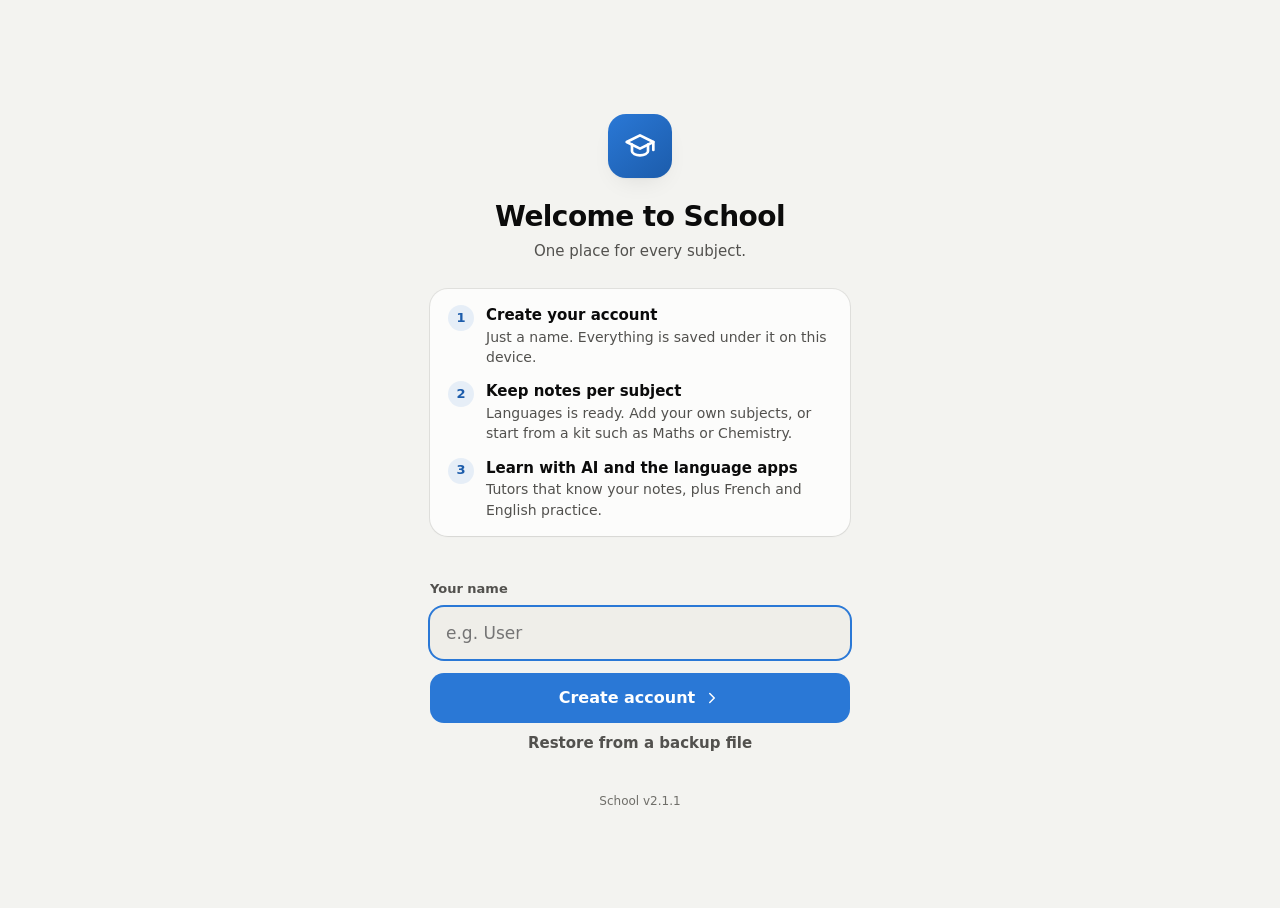
==== commit 01531c50: "Update the public copy" ====
--- a/index.html
+++ b/index.html
@@ -9,8 +9,8 @@
   <meta name="theme-color" content="#0d0d0d" media="(prefers-color-scheme: dark)">
   <meta name="mobile-web-app-capable" content="yes">
   <link rel="manifest" href="./manifest.json">
-  <link rel="icon" href="./icons/icon.svg" type="image/svg+xml">
-  <link rel="apple-touch-icon" href="./icons/icon-192.png">
+  <link rel="icon" href="./icons/icon.svg?v=2" type="image/svg+xml">
+  <link rel="apple-touch-icon" href="./icons/apple-touch-icon.png?v=2">
   <link rel="stylesheet" href="./css/app.css">
   <script src="./version.js"></script>
   <script type="module" src="./js/app.js"></script>
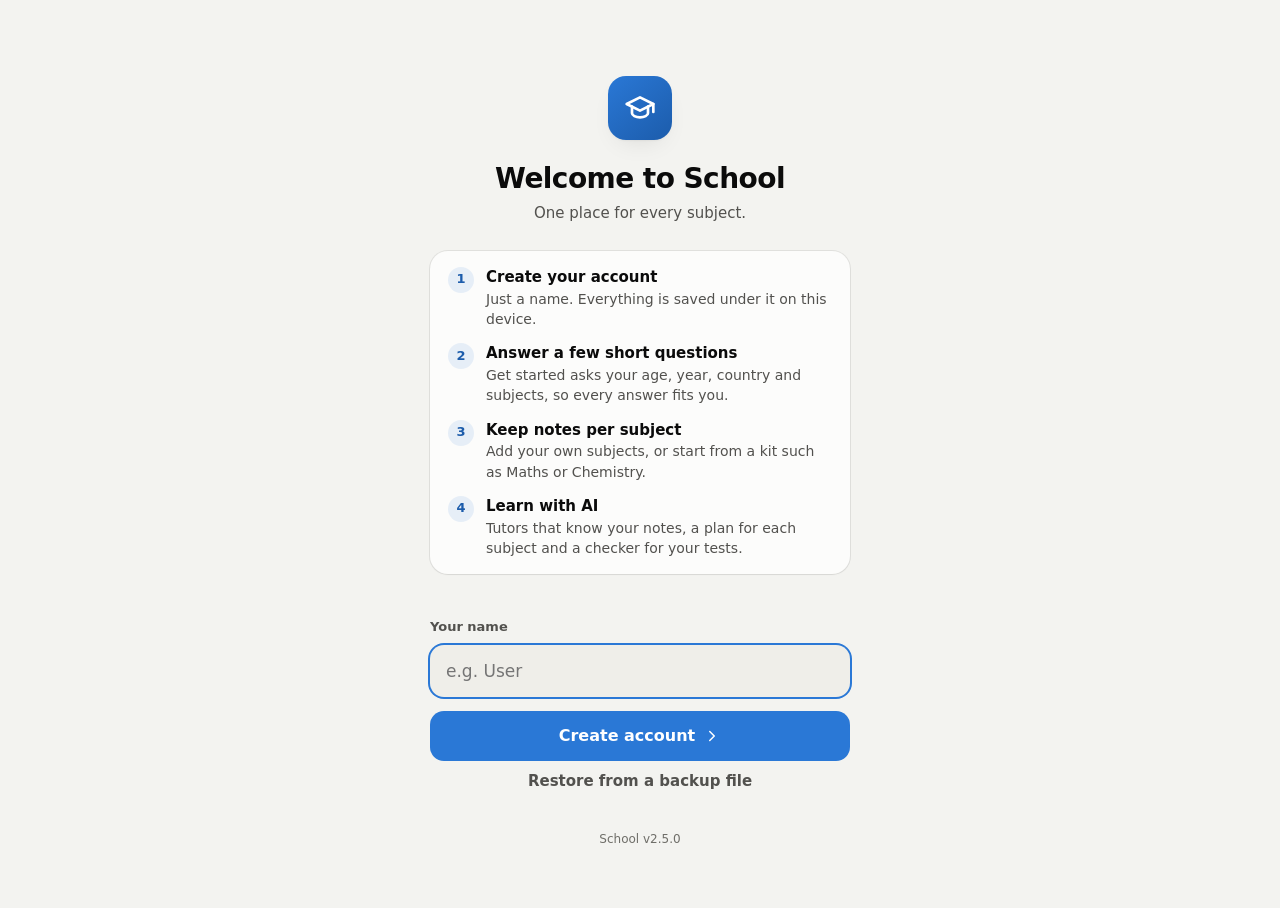
==== commit 86f480bd: "Update the public copy" ====
--- a/index.html
+++ b/index.html
@@ -12,6 +12,8 @@
   <link rel="icon" href="./icons/icon.svg?v=2" type="image/svg+xml">
   <link rel="apple-touch-icon" href="./icons/apple-touch-icon.png?v=2">
   <link rel="stylesheet" href="./css/app.css">
+  <link rel="stylesheet" href="./css/welcome.css">
+  <link rel="stylesheet" href="./css/testcheck.css">
   <script src="./version.js"></script>
   <script type="module" src="./js/app.js"></script>
   <!-- Sync: keeps browser data in the local data file while the server runs. Non-blocking, so the app loads without it. -->
--- a/css/app.css
+++ b/css/app.css
@@ -689,6 +689,7 @@
 .account-form .btn-text { margin-top: 6px; }
 .input-lg { height: 52px; padding: 0 16px; border-radius: 14px; font-size: 17px; }
 .form-error { margin: 8px 2px 0; color: var(--bad-text); font-size: 13px; }
+.draft-note { display: flex; align-items: center; justify-content: space-between; gap: 8px; margin: 0 0 10px; padding: 6px 6px 6px 12px; border-radius: 10px; background: var(--surface-2); color: var(--text-2); font-size: 13px; }
 .steps { display: flex; flex-direction: column; gap: 14px; margin: 0 0 22px; padding: 16px 18px; border-radius: var(--radius); background: var(--surface); box-shadow: var(--shadow-sm), 0 0 0 1px var(--border); list-style: none; text-align: left; counter-reset: step; }
 .steps li { display: flex; align-items: flex-start; gap: 12px; color: var(--text-2); font-size: 14px; counter-increment: step; }
 .steps li::before { content: counter(step); display: grid; place-items: center; flex: none; width: 26px; height: 26px; border-radius: 50%; background: var(--accent-soft); color: var(--accent-text); font-size: 13px; font-weight: 700; }
--- a/css/welcome.css
+++ b/css/welcome.css
@@ -0,0 +1,37 @@
+/*
+ * Styles of the Get started interview (js/views/welcome.js): step layout, progress dots, choice chips and the
+ * build step. Uses the design tokens defined in css/app.css.
+ */
+
+/* Layout: a single centred column, one question per screen, sized for a 360 px phone first. */
+.welcome { max-width: 520px; margin: 0 auto; padding: 8px 0 24px; }
+.welcome-title { margin: 18px 0 6px; font-size: 22px; font-weight: 700; letter-spacing: -0.01em; overflow-wrap: anywhere; }
+.welcome-hint { margin: 0 0 14px; font-size: 14px; }
+.welcome-step { min-height: 120px; }
+
+/* Progress dots: the current step is a wide pill, finished steps are filled. */
+.welcome-dots { display: flex; justify-content: center; gap: 8px; }
+.welcome-dots i { width: 8px; height: 8px; border-radius: 999px; background: var(--surface-3); }
+.welcome-dots i.done { background: var(--accent-soft); box-shadow: inset 0 0 0 2px var(--accent); }
+.welcome-dots i.now { width: 24px; background: var(--accent); }
+
+/* Choice chips: bigger than the default chip so they are easy to hit with a thumb. */
+.welcome-chip { height: 44px; padding: 0 16px; font-size: 15px; }
+.welcome-pair { display: grid; grid-template-columns: 1fr 1fr; gap: 12px; }
+.welcome-add-row { display: flex; gap: 8px; }
+.welcome-add-row .input { flex: 1; min-width: 0; }
+.welcome-text { font-family: var(--font); font-size: 16px; margin-top: 0; }
+
+/* Back and Next sit side by side; Next takes the remaining width. */
+.welcome-nav { display: flex; gap: 10px; margin: 22px 0 8px; }
+.welcome-next { flex: 1; }
+
+/* Build step: summary, paste box, preview blocks. */
+.welcome-summary { margin-bottom: 14px; padding: 14px 16px; border-radius: var(--radius); background: var(--surface); box-shadow: var(--shadow-sm), 0 0 0 1px var(--border); }
+.welcome-summary p { margin: 4px 0 0; overflow-wrap: anywhere; }
+.welcome-copy .btn { margin-bottom: 4px; }
+.welcome-paste .textarea { margin-top: 0; }
+.welcome-preview { display: flex; flex-direction: column; gap: 10px; margin: 12px 0; max-height: 420px; overflow-y: auto; }
+.welcome-block { margin: 0; padding: 12px; border-radius: 12px; background: var(--surface-2); font: inherit; font-size: 14px; line-height: 1.5; white-space: pre-wrap; overflow-wrap: anywhere; }
+.welcome [data-apply] { margin-bottom: 6px; }
+.welcome [hidden] { display: none; }
--- a/css/testcheck.css
+++ b/css/testcheck.css
@@ -0,0 +1,68 @@
+/*
+ * Styles of the photo test checker (js/views/testcheck.js): mode choice, photo thumbnails, the result summary and
+ * the per-question cards, plus the "Topics this year" card on the subject's Lessons tab (js/views/subject.js).
+ * Uses the design tokens defined in css/app.css. Mobile first: everything stacks in one column at 360 px.
+ */
+
+/* Photo picker: two buttons side by side, then the thumbnail strip and per-file problems. */
+.tc-add { display: flex; flex-wrap: wrap; gap: 8px; margin-top: 12px; }
+.tc-add .btn { flex: 1 1 140px; }
+.tc-thumbs { display: grid; grid-template-columns: repeat(auto-fill, minmax(84px, 1fr)); gap: 8px; margin: 12px 0 0; padding: 0; list-style: none; }
+.tc-thumbs:empty { display: none; }
+.tc-thumb { position: relative; aspect-ratio: 3 / 4; overflow: hidden; border-radius: 12px; background: var(--surface-2); box-shadow: inset 0 0 0 1px var(--border); }
+.tc-thumb img { display: block; width: 100%; height: 100%; object-fit: cover; }
+.tc-thumb-remove { position: absolute; top: 4px; right: 4px; width: 30px; height: 30px; background: var(--text); color: var(--bg); opacity: 0.85; }
+.tc-errors { margin: 10px 0 0; padding: 10px 12px 10px 28px; border-radius: 12px; background: var(--bad-soft); color: var(--bad-text); font-size: 14px; overflow-wrap: anywhere; }
+.tc-hint { margin: 10px 2px 0; }
+.tc-note { width: 100%; margin-top: 0; }
+
+/* Warning above the run button when photos would travel unencrypted. */
+.tc-unsafe { margin-bottom: 12px; }
+
+/* Status line under a button: progress while the AI reads, or the reason a step failed. */
+.tc-status { margin: 10px 2px 0; padding: 10px 12px; border-radius: 12px; background: var(--good-soft); color: var(--good-text); font-size: 14px; overflow-wrap: anywhere; }
+.tc-status.is-bad { background: var(--bad-soft); color: var(--bad-text); }
+.tc-status[hidden], .tc-errors[hidden] { display: none; }
+
+/* Result summary: verdict counts as pills, the score, the AI's summary and the topics to revise. */
+.tc-counts { display: flex; flex-wrap: wrap; gap: 6px; }
+.tc-count { padding: 4px 10px; border-radius: 999px; background: var(--surface-2); color: var(--text-2); font-size: 13px; }
+.tc-count strong { color: var(--text); }
+.tc-count.v-correct { background: var(--good-soft); color: var(--good-text); }
+.tc-count.v-wrong { background: var(--bad-soft); color: var(--bad-text); }
+.tc-count.v-partial, .tc-count.v-blank { background: var(--warn-soft); color: var(--warn-text); }
+.tc-total { margin: 10px 0 0; font-size: 20px; font-weight: 650; }
+.tc-summary .tc-text { margin: 12px 0 0; }
+.tc-focus { margin: 4px 0 0; padding-left: 20px; color: var(--text-2); }
+.tc-actions { display: flex; flex-wrap: wrap; gap: 8px; margin-top: 12px; }
+.tc-summary .tc-label { margin-top: 14px; }
+
+/* One card per question; the left edge colour shows the verdict. */
+.tc-card { margin-top: 12px; border-left: 4px solid var(--border-strong); }
+.tc-card.v-correct { border-left-color: var(--good); }
+.tc-card.v-wrong { border-left-color: var(--bad); }
+.tc-card.v-partial, .tc-card.v-blank { border-left-color: var(--warn); }
+.tc-card-head { display: flex; flex-wrap: wrap; align-items: center; gap: 8px; margin-bottom: 8px; }
+.tc-num { font-weight: 650; }
+.tc-verdict { padding: 2px 10px; border-radius: 999px; background: var(--surface-2); color: var(--text-2); font-size: 12px; font-weight: 700; }
+.tc-verdict.v-correct { background: var(--good-soft); color: var(--good-text); }
+.tc-verdict.v-wrong { background: var(--bad-soft); color: var(--bad-text); }
+.tc-verdict.v-partial, .tc-verdict.v-blank { background: var(--warn-soft); color: var(--warn-text); }
+.tc-points { margin-left: auto; color: var(--text-3); font-size: 13px; font-variant-numeric: tabular-nums; }
+.tc-warn { display: flex; align-items: flex-start; gap: 8px; margin: 0 0 8px; padding: 8px 10px; border-radius: 10px; background: var(--warn-soft); color: var(--warn-text); font-size: 14px; }
+.tc-warn .icon { flex: none; width: 18px; height: 18px; }
+.tc-field { margin-top: 10px; }
+.tc-label { color: var(--text-3); font-size: 12px; font-weight: 700; text-transform: uppercase; letter-spacing: 0.04em; }
+.tc-text { margin: 2px 0 0; white-space: pre-wrap; overflow-wrap: anywhere; }
+.tc-correct .tc-text { color: var(--good-text); font-weight: 600; }
+.tc-try { margin-top: 12px; }
+.tc-try .muted { margin: 0; }
+.tc-input { width: 100%; margin-top: 6px; }
+.tc-fix { margin-top: 8px; padding-top: 4px; border-top: 1px solid var(--border); }
+.tc-fix-open { margin-top: 8px; }
+
+/* Topics this year (Lessons tab): a tick, the title and the detail on separate lines. */
+.topic-row { display: flex; align-items: flex-start; gap: 12px; padding: 10px 0; border-top: 1px solid var(--border); }
+.topic-row:first-child { border-top: 0; }
+.topic-row.is-done .topic-main strong { color: var(--text-3); text-decoration: line-through; }
+.topic-main strong, .topic-main small { overflow: visible; white-space: normal; overflow-wrap: anywhere; }
